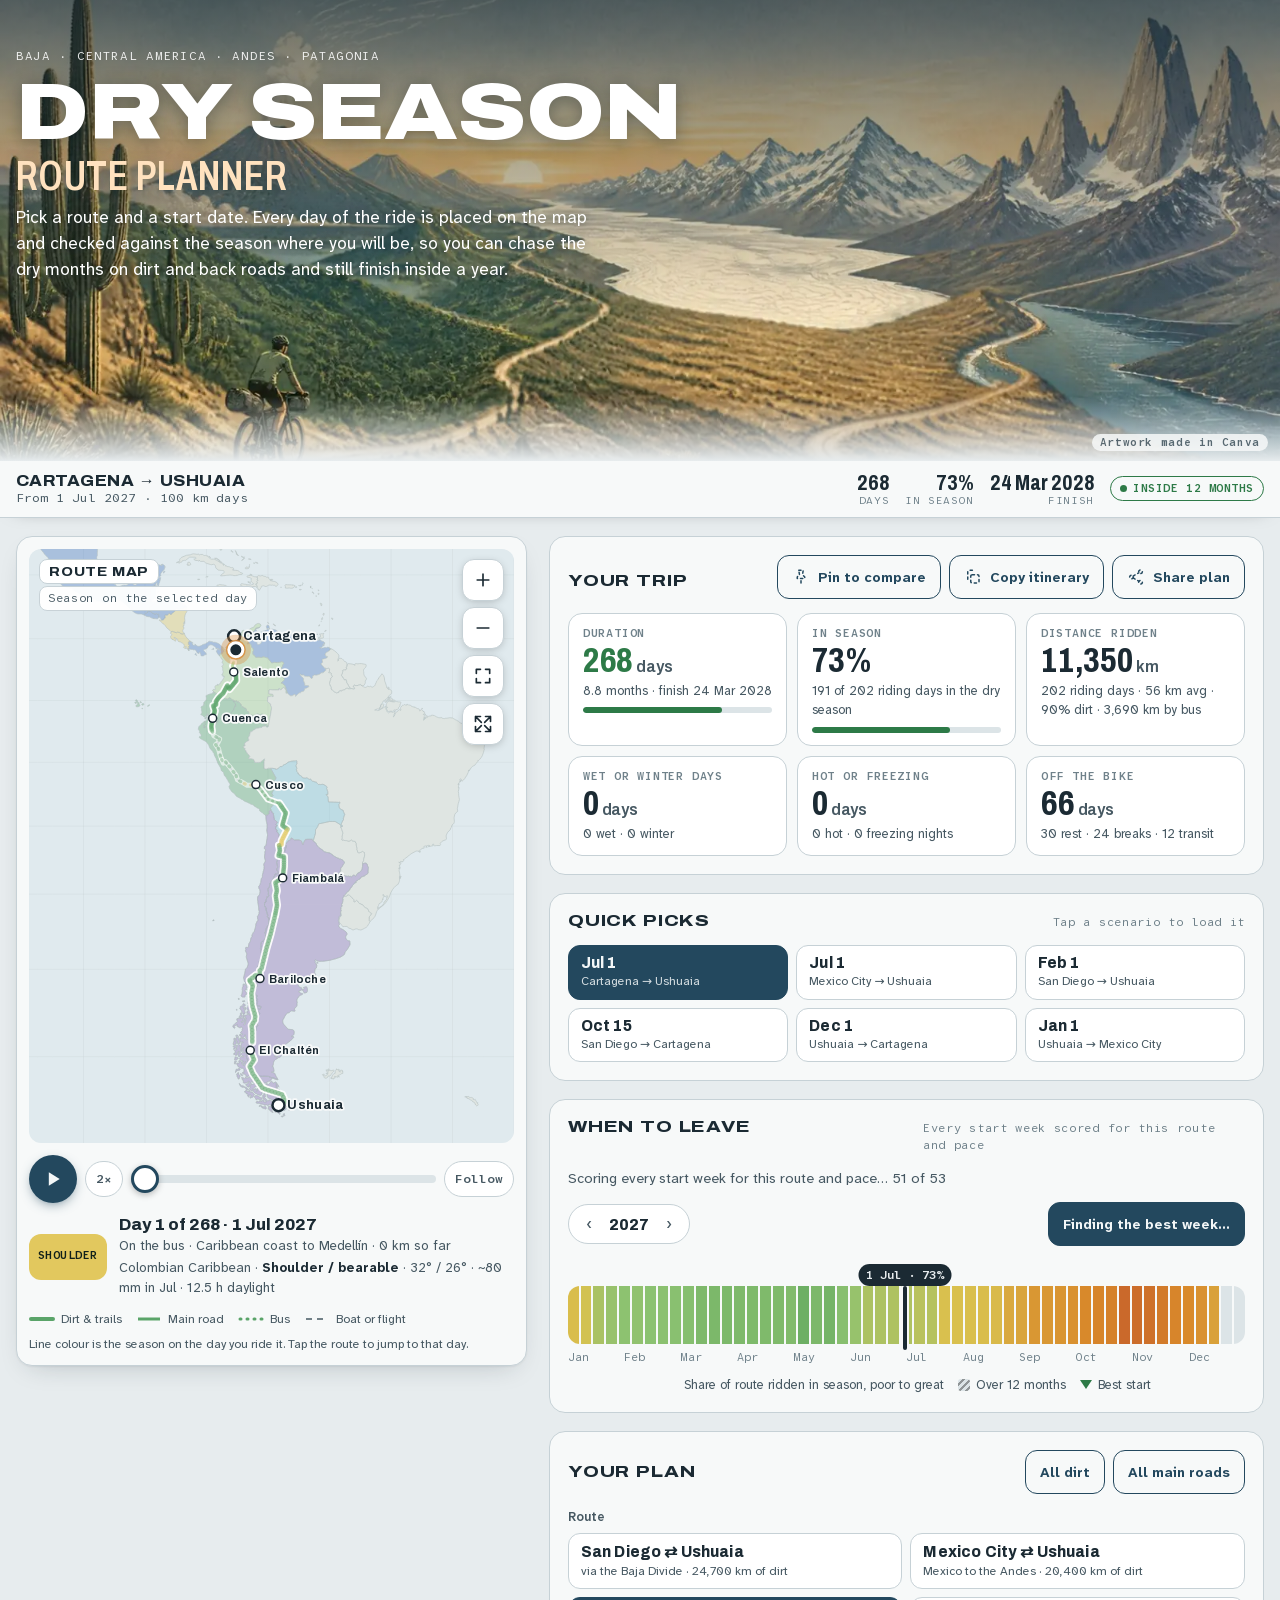
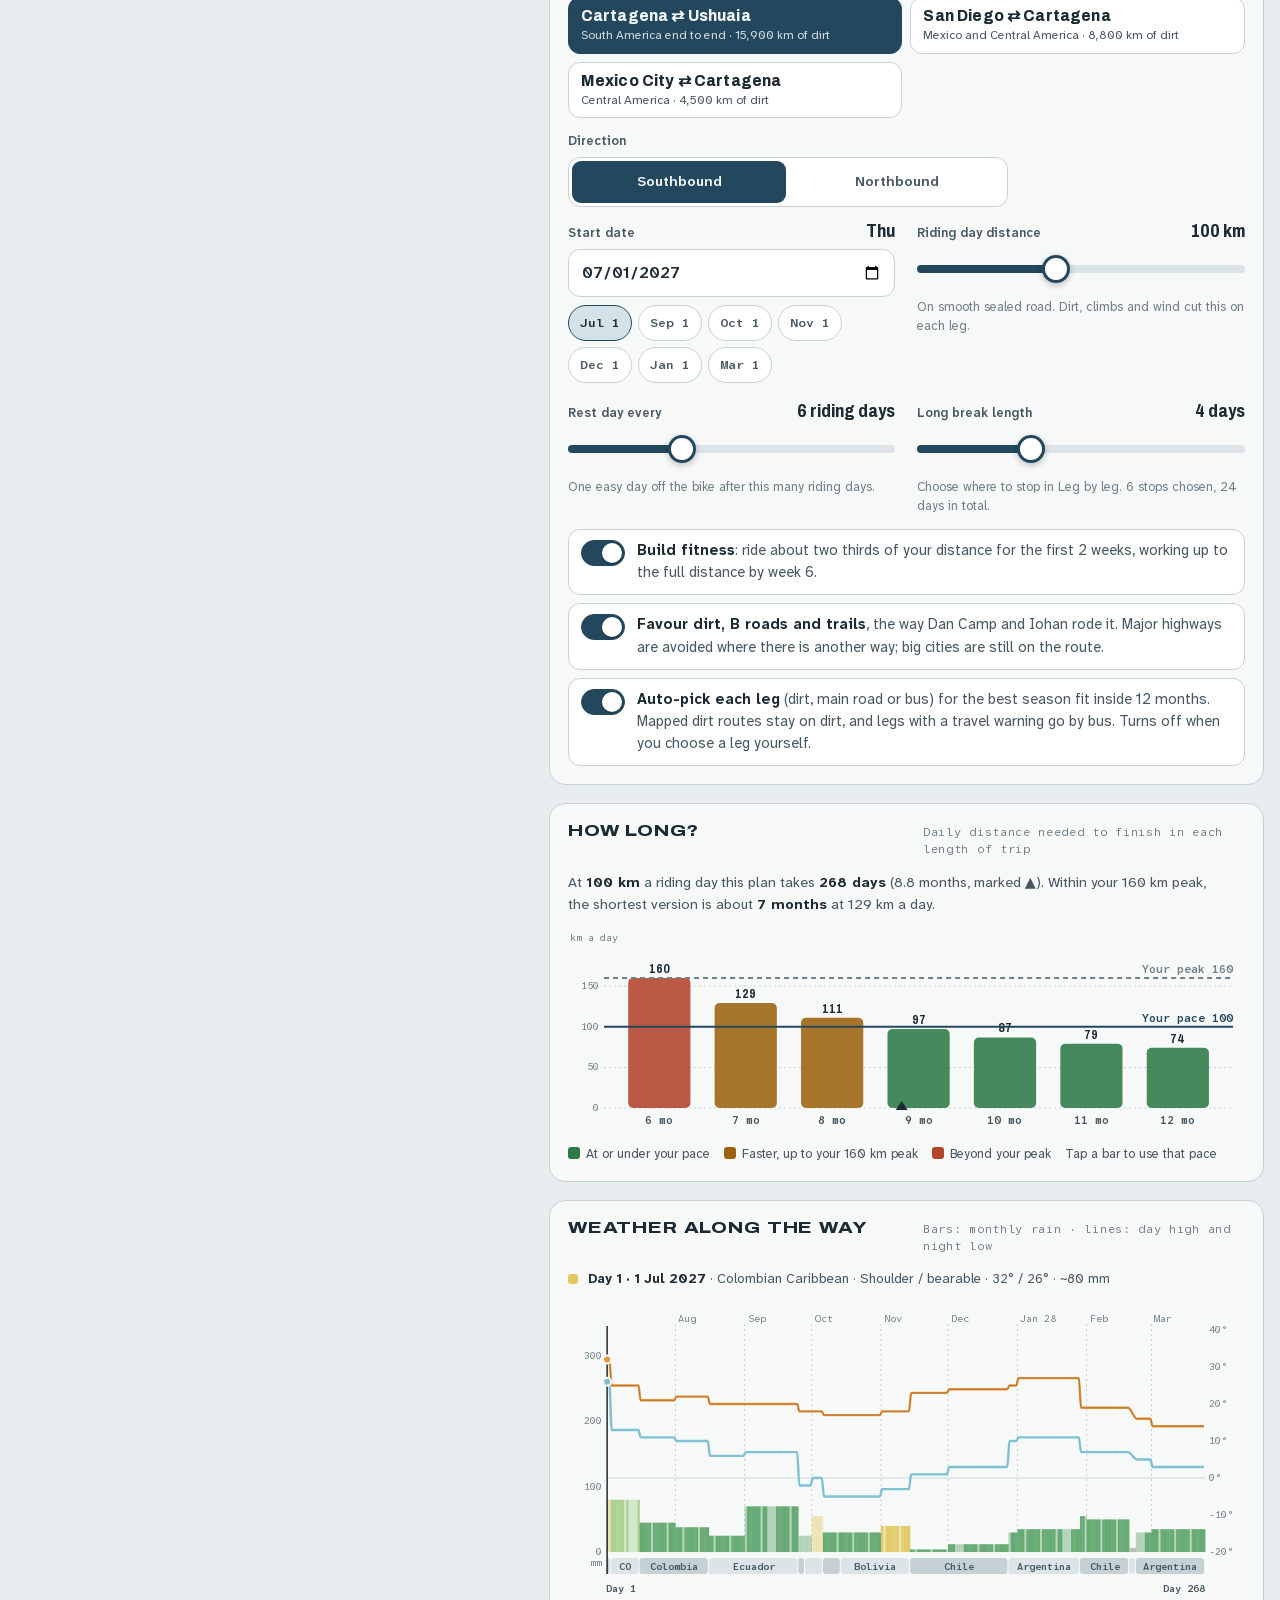
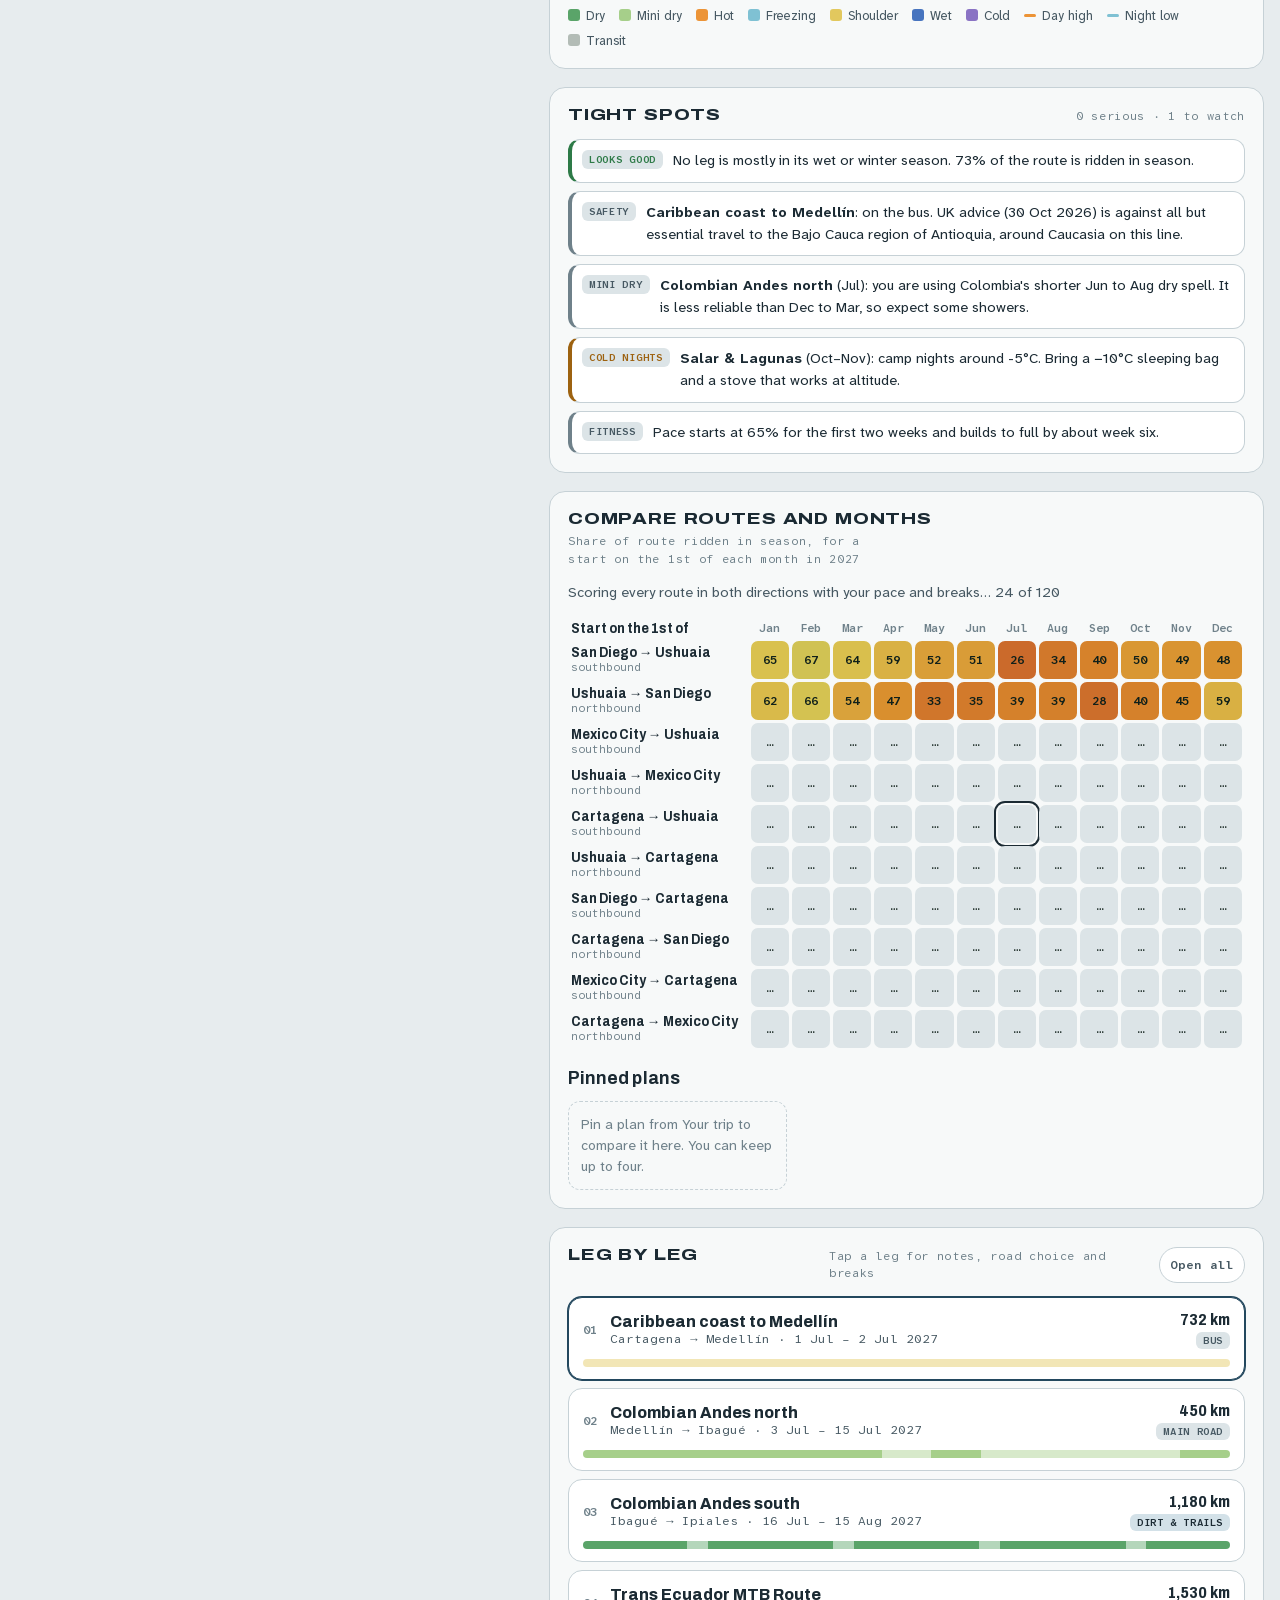
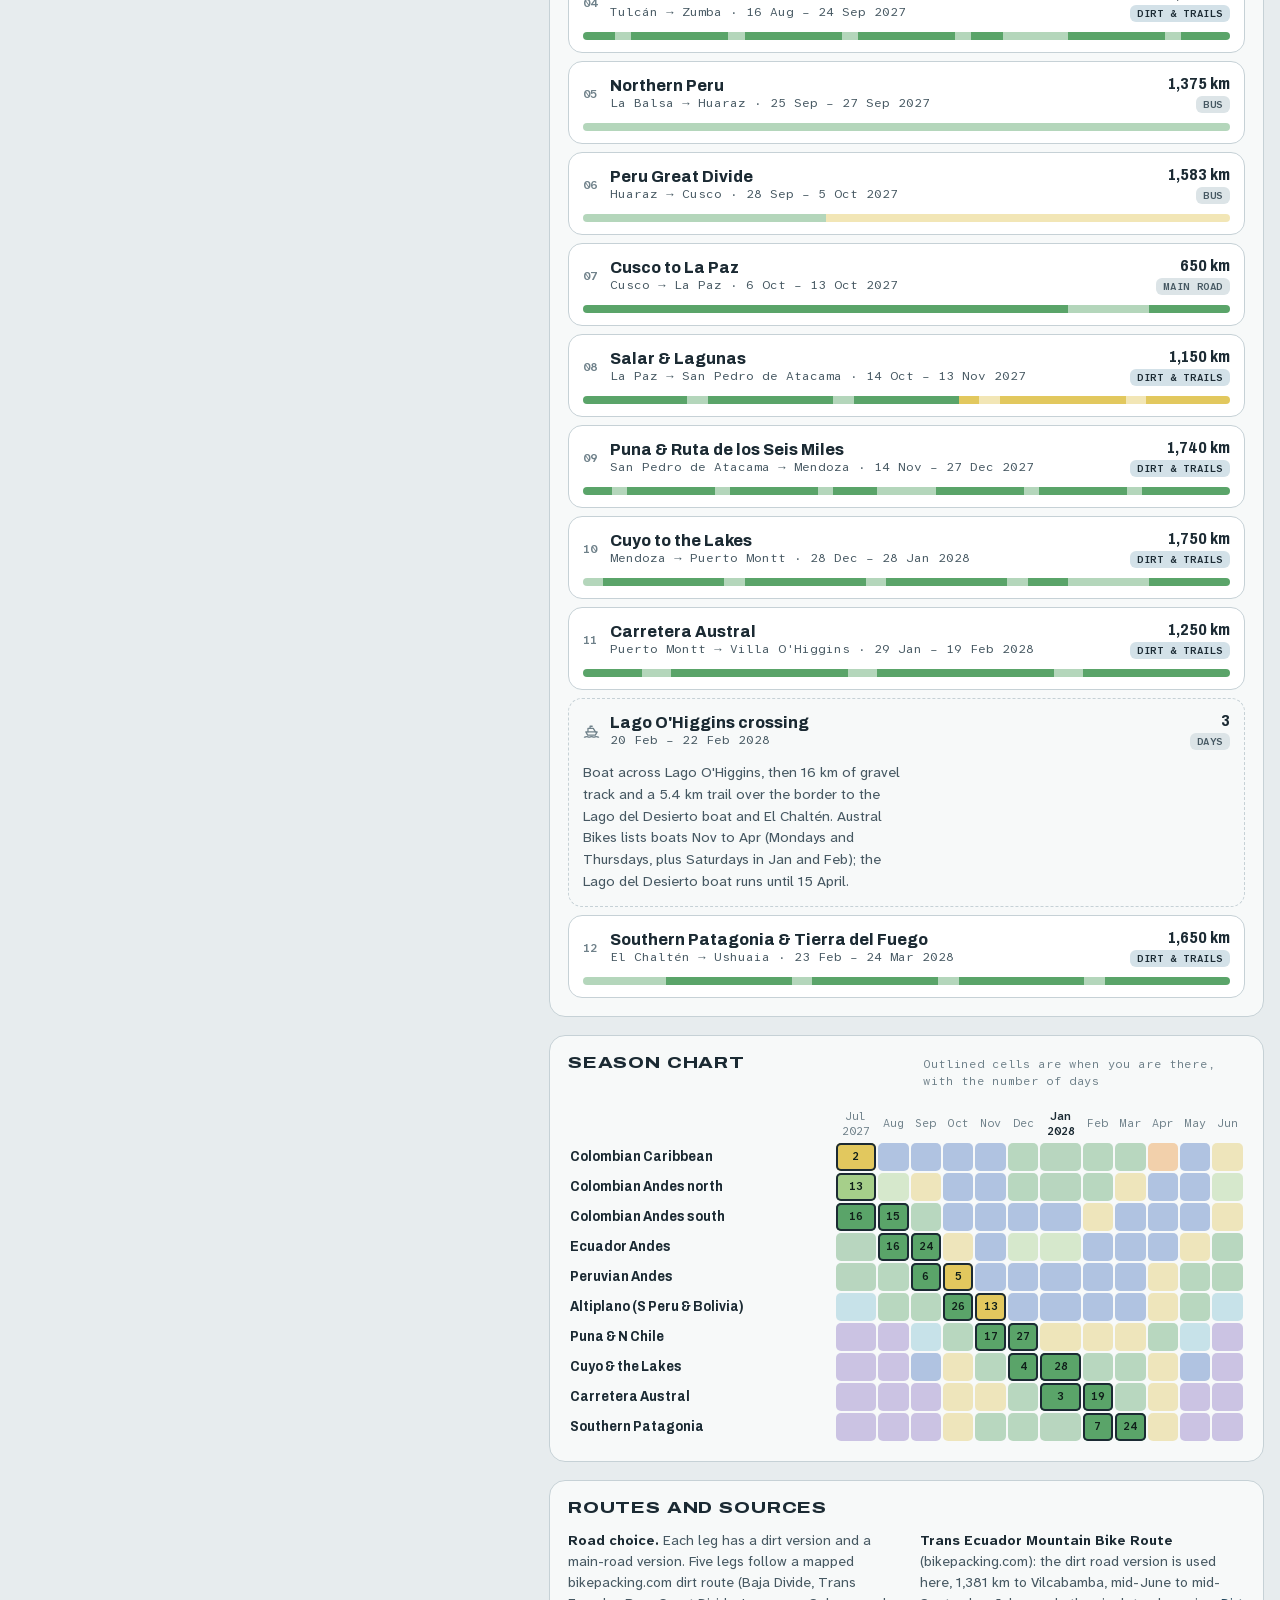
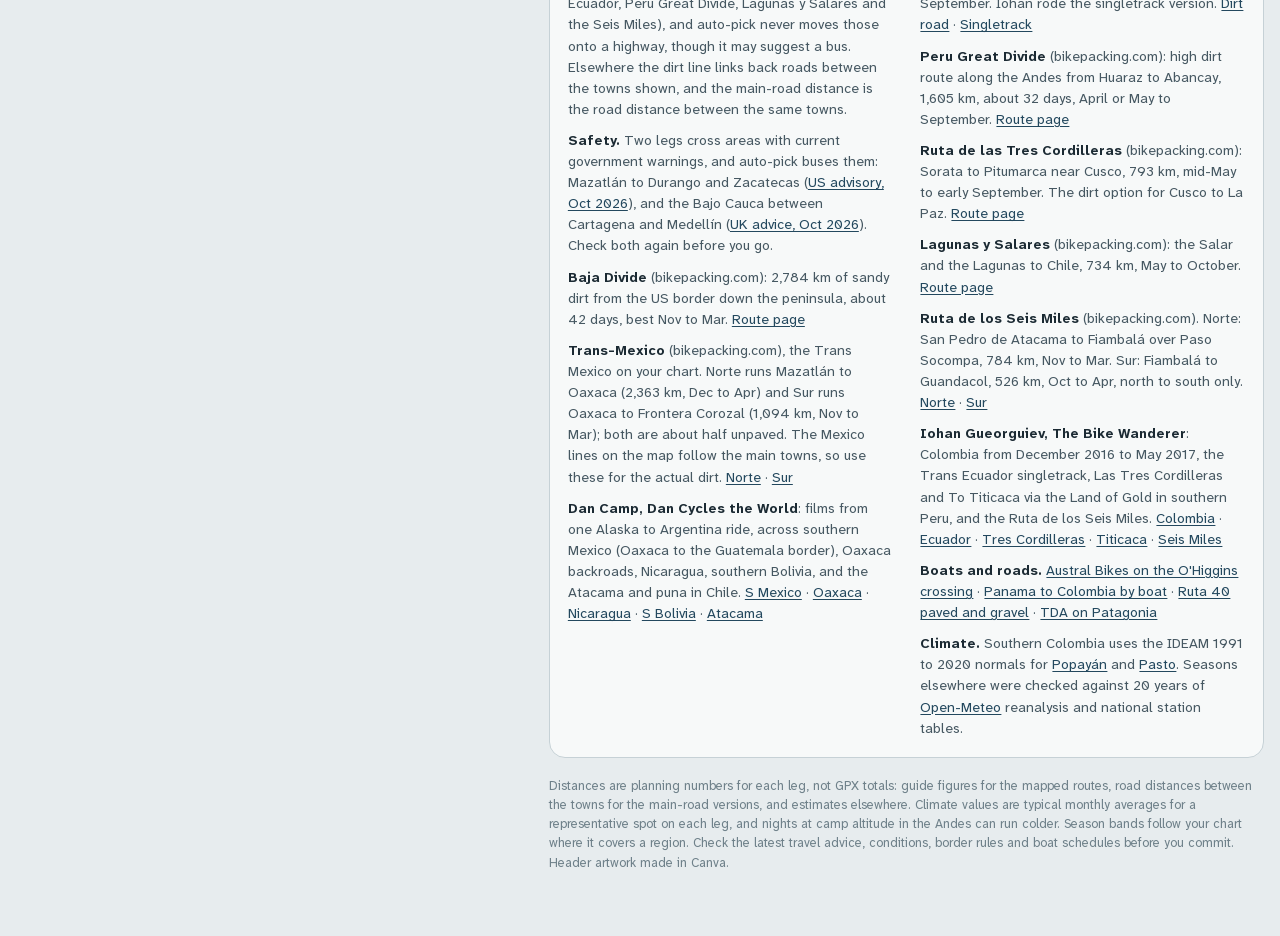
==== index.html @ 767c2752 "Dry Season Route Planner as an installable offline web app Season map, start-week finder, weather ch" ====
<!doctype html>
<html lang="en">
<head>
<meta charset="utf-8">
<meta name="viewport" content="width=device-width,initial-scale=1,viewport-fit=cover">
<title>Dry Season Route Planner</title>
<meta name="description" content="Plan a 6 to 12 month bikepacking trip through the Americas around the dry seasons: season map, start-week finder, weather and leg-by-leg dirt or main-road choices.">
<link rel="manifest" href="manifest.webmanifest">
<link rel="icon" href="icons/favicon-48.png" sizes="48x48" type="image/png">
<link rel="apple-touch-icon" href="icons/apple-touch-icon.png">
<meta name="theme-color" content="#f7f9f9" media="(prefers-color-scheme: light)">
<meta name="theme-color" content="#142128" media="(prefers-color-scheme: dark)">
<meta property="og:type" content="website">
<meta property="og:title" content="Dry Season Route Planner">
<meta property="og:description" content="Plan a 6 to 12 month bikepacking trip through the Americas around the dry seasons: season map, start-week finder, weather and leg-by-leg dirt or main-road choices.">
<meta property="og:url" content="https://zalderman88.github.io/Bikepacking/">
<meta property="og:image" content="https://zalderman88.github.io/Bikepacking/og.jpg">
<meta name="twitter:card" content="summary_large_image">
<link rel="preload" href="fonts/Archivo-400-900-latin.woff2" as="font" type="font/woff2" crossorigin>
<link rel="preload" href="hero.webp" as="image">
<style>:root{color-scheme:light;box-sizing:border-box;padding-top:env(safe-area-inset-top,0px);padding-bottom:env(safe-area-inset-bottom,0px)}body{margin:0;padding:0;font:14px -apple-system,BlinkMacSystemFont,sans-serif;background:#fff;color:#000}img{max-width:100%}[hidden]:not([hidden=until-found i]){display:none!important}</style>
<link rel="stylesheet" href="fonts.css">
<style>
/* Layout: an atlas console. A painted panorama masthead (made in Canva), a sticky trip bar, then the map pinned on the left while the analysis scrolls on the right. On phones it is one column with a bottom tab bar. */
:root{
  --bg:#e7ecee; --surface:#f7f9f9; --raised:#ffffff; --sunk:#dce4e7; --ink:#1b2a33; --ink-2:#465862; --ink-3:#6f818a; --rule:#c6d1d6;
  --accent:#23485e; --accent-ink:#f3f7f8; --accent-soft:#d3e1e8; --glow:#d98b3a; --focus:#2f6fb3;
  --land:#dfe5e2; --land-edge:#b5c1c1; --sea:#e0eaee; --route-ghost:#8e9fa6; --case:#ffffff; --scrim:rgba(18,32,41,.62); --cell-ink:#10201a;
  --c-D:#5aa469; --c-M:#a6cf8a; --c-B:#e2c85e; --c-H:#ec9437; --c-K:#7fc1d3; --c-W:#4774bf; --c-C:#8a73c4; --c-T:#b3bcb6;
  --bad:#b4442c; --warn:#9d6210; --good:#2d7a47;
  --shadow:0 1px 2px rgba(20,35,45,.06),0 10px 28px -14px rgba(20,35,45,.28);
  --f-display:"Archivo","Arial Narrow",Arial,sans-serif;
  --f-body:"Atkinson Hyperlegible Next","Atkinson Hyperlegible",system-ui,-apple-system,"Segoe UI",Roboto,sans-serif;
  --f-mono:"Atkinson Hyperlegible Mono",ui-monospace,"SFMono-Regular",Menlo,Consolas,monospace;
  --r:16px; --r-sm:10px; --tb-h:56px; --nav-h:0px;
}
@media (prefers-color-scheme: dark){:root:not([data-theme="light"]){
  --bg:#0e171c; --surface:#142128; --raised:#192932; --sunk:#1c2c35; --ink:#e2e9ec; --ink-2:#a5b5bd; --ink-3:#74868f; --rule:#283a44;
  --accent:#9dc5da; --accent-ink:#0c1a21; --accent-soft:#1f3846; --glow:#f0b26c; --focus:#86b9ee;
  --land:#22323a; --land-edge:#3b4d56; --sea:#101c22; --route-ghost:#5c6e76; --case:#0b1418; --scrim:rgba(6,12,16,.7); --cell-ink:#0d1a15;
  --c-D:#5fb26f; --c-M:#9ccb7f; --c-B:#d9bf55; --c-H:#ef9a40; --c-K:#78bfd1; --c-W:#5c8ad6; --c-C:#9d87d8; --c-T:#56625c;
  --bad:#f08a72; --warn:#e7b04f; --good:#7fd398;
  --shadow:0 1px 2px rgba(0,0,0,.35),0 12px 32px -14px rgba(0,0,0,.7); color-scheme:dark}}
:root[data-theme="dark"]{
  --bg:#0e171c; --surface:#142128; --raised:#192932; --sunk:#1c2c35; --ink:#e2e9ec; --ink-2:#a5b5bd; --ink-3:#74868f; --rule:#283a44;
  --accent:#9dc5da; --accent-ink:#0c1a21; --accent-soft:#1f3846; --glow:#f0b26c; --focus:#86b9ee;
  --land:#22323a; --land-edge:#3b4d56; --sea:#101c22; --route-ghost:#5c6e76; --case:#0b1418; --scrim:rgba(6,12,16,.7); --cell-ink:#0d1a15;
  --c-D:#5fb26f; --c-M:#9ccb7f; --c-B:#d9bf55; --c-H:#ef9a40; --c-K:#78bfd1; --c-W:#5c8ad6; --c-C:#9d87d8; --c-T:#56625c;
  --bad:#f08a72; --warn:#e7b04f; --good:#7fd398;
  --shadow:0 1px 2px rgba(0,0,0,.35),0 12px 32px -14px rgba(0,0,0,.7); color-scheme:dark}

*{box-sizing:border-box}
html{scroll-behavior:smooth;scroll-padding-top:calc(var(--tb-h) + 12px + env(safe-area-inset-top,0px))}
body{background:var(--bg);color:var(--ink);font-family:var(--f-body);font-size:15px;line-height:1.5;-webkit-tap-highlight-color:transparent;padding-bottom:calc(var(--nav-h) + env(safe-area-inset-bottom,0px))}
body::before{content:"";position:fixed;inset:0 0 auto;height:env(safe-area-inset-top,0px);z-index:40;background:var(--surface)}
html.noscroll,html.noscroll body{overflow:hidden}
h1,h2,h3{font-family:var(--f-display);margin:0;line-height:1.02;text-wrap:balance}
h2{font-size:1.06rem;font-weight:780;font-stretch:118%;text-transform:uppercase;letter-spacing:.05em}
h3{font-size:1.12rem;font-weight:700;font-stretch:96%;letter-spacing:.005em}
p{margin:0}
a{color:var(--accent);text-underline-offset:2px}
button{font:inherit;color:inherit}
.wrap{max-width:1480px;margin:0 auto;padding-left:max(16px,env(safe-area-inset-left,0px));padding-right:max(16px,env(safe-area-inset-right,0px))}
.cap{font-family:var(--f-mono);font-size:.72rem;letter-spacing:.06em;color:var(--ink-3)}
.muted{color:var(--ink-2)}
.num{font-variant-numeric:tabular-nums}
.sr{position:absolute;width:1px;height:1px;overflow:hidden;clip:rect(0 0 0 0);white-space:nowrap}
button:focus-visible,select:focus-visible,input:focus-visible,a:focus-visible,[tabindex]:focus-visible,summary:focus-visible{outline:3px solid var(--focus);outline-offset:2px}

/* ---------- hero ---------- */
.hero{position:relative;isolation:isolate;overflow:hidden;background:var(--accent);min-height:clamp(300px,36vw,500px);display:flex;align-items:flex-start}
.hero img{position:absolute;inset:0;width:100%;height:100%;object-fit:cover;object-position:50% 58%;z-index:-2}
.hero::after{content:"";position:absolute;inset:0;z-index:-1;background:linear-gradient(180deg,var(--scrim) 0%,rgba(18,32,41,.18) 52%,transparent 70%),linear-gradient(0deg,var(--bg) 0,transparent 64px)}
:root[data-theme="dark"] .hero img{filter:brightness(.78) saturate(.9)}
@media (prefers-color-scheme: dark){:root:not([data-theme="light"]) .hero img{filter:brightness(.78) saturate(.9)}}
.hero-in{width:100%;padding-block:clamp(22px,4vw,48px) 96px;display:grid;gap:10px;color:#fff}
.hero .kicker{font-family:var(--f-mono);font-size:.74rem;letter-spacing:.14em;text-transform:uppercase;opacity:.9}
.hero h1{font-size:clamp(2.3rem,6.4vw,5rem);font-weight:860;font-stretch:122%;text-transform:uppercase;letter-spacing:-.005em;line-height:.92;text-shadow:0 2px 18px rgba(10,20,26,.35)}
.hero h1 span{display:block;font-stretch:70%;font-weight:620;letter-spacing:.02em;font-size:.52em;margin-top:.18em;color:#ffe2bf}
.hero .lede{max-width:52ch;font-size:clamp(.95rem,1.4vw,1.08rem);text-shadow:0 1px 10px rgba(10,20,26,.5)}
.hero .credit{position:absolute;right:max(12px,env(safe-area-inset-right,0px));bottom:10px;font:600 .66rem var(--f-mono);letter-spacing:.06em;color:var(--ink-2);background:var(--surface);opacity:.85;padding:2px 8px;border-radius:999px}

/* ---------- trip bar ---------- */
.tripbar{position:sticky;top:env(safe-area-inset-top,0px);z-index:30;background:var(--surface);border-bottom:1px solid var(--rule);box-shadow:0 6px 18px -16px rgba(0,0,0,.5)}
.tripbar .wrap{min-height:var(--tb-h);display:flex;align-items:center;gap:12px 18px;padding-block:6px}
.tb-route{display:flex;flex-direction:column;min-width:0;flex:1 1 auto}
.tb-route b{font:780 1rem/1.15 var(--f-display);font-stretch:108%;text-transform:uppercase;letter-spacing:.03em;white-space:nowrap;overflow:hidden;text-overflow:ellipsis}
.tb-route span{font:.78rem var(--f-mono);color:var(--ink-2);white-space:nowrap;overflow:hidden;text-overflow:ellipsis}
.tb-stats{display:flex;align-items:center;gap:6px 16px;flex:none}
.tb-stat{display:flex;flex-direction:column;align-items:flex-end;line-height:1.05}
.tb-stat b{font:720 1.32rem var(--f-display);font-stretch:76%;font-variant-numeric:tabular-nums}
.tb-stat span{font:.66rem var(--f-mono);letter-spacing:.06em;text-transform:uppercase;color:var(--ink-3)}
.pill{display:inline-flex;align-items:center;gap:6px;font:600 .7rem var(--f-mono);letter-spacing:.05em;text-transform:uppercase;padding:4px 9px;border-radius:999px;border:1px solid currentColor;white-space:nowrap}
.pill::before{content:"";width:7px;height:7px;border-radius:50%;background:currentColor}
.pill.good{color:var(--good)} .pill.bad{color:var(--bad)} .pill.warn{color:var(--warn)}
@media (max-width:640px){ .tb-hide{display:none} .tb-stat b{font-size:1.18rem} .tripbar .wrap{gap:10px} .pill{padding:4px 7px} .pill .pl{display:none} }

/* ---------- console grid ---------- */
.console{display:grid;grid-template-columns:minmax(0,1fr);gap:16px;padding-block:18px 40px}
.pane-main{display:contents}
.card{background:var(--surface);border:1px solid var(--rule);border-radius:var(--r);padding:18px;min-width:0}
.card-h{display:flex;align-items:baseline;justify-content:space-between;gap:6px 14px;flex-wrap:wrap;margin-bottom:14px}
.card-h .cap{max-width:46ch}
@media (min-width:980px){
  .console{grid-template-columns:minmax(0,5fr) minmax(0,7fr);align-items:start;gap:22px}
  .pane-main{display:flex;flex-direction:column;gap:18px;min-width:0}
  .map-card{position:sticky;top:calc(var(--tb-h) + 14px + env(safe-area-inset-top,0px));grid-row:1/span 1}
}
@media (max-width:979px){
  :root{--nav-h:64px}
  #s-summary{order:1} #s-picks{order:2} .map-card{order:3} #s-when{order:4} #s-plan{order:5} #s-weather{order:6} #s-flags{order:7} #s-length{order:8} #s-compare{order:9} #s-legs{order:10} #s-season{order:11} #s-sources{order:12}
}
@media (max-width:520px){ body{font-size:14.5px} .card{padding:14px 12px;border-radius:14px} }

/* ---------- chips, segments, inputs ---------- */
.chips{display:flex;gap:8px;flex-wrap:wrap}
.chip{border:1px solid var(--rule);background:var(--raised);border-radius:12px;padding:8px 12px;min-height:48px;cursor:pointer;display:inline-flex;flex-direction:column;align-items:flex-start;justify-content:center;gap:1px;text-align:left;transition:border-color .15s,background .15s,transform .15s}
.chip:hover{border-color:var(--ink-3)}
.chip:active{transform:scale(.98)}
.chip b{font:760 .98rem var(--f-display);font-stretch:96%;letter-spacing:.01em}
.chip small{font-size:.76rem;color:var(--ink-2)}
.chip[aria-pressed="true"],.chip[aria-checked="true"]{background:var(--accent);border-color:var(--accent);color:var(--accent-ink)}
.chip[aria-pressed="true"] small,.chip[aria-checked="true"] small{color:inherit;opacity:.85}
.seg{display:flex;border:1px solid var(--rule);border-radius:12px;overflow:hidden;background:var(--raised);padding:3px;gap:3px}
.seg button{flex:1;border:0;background:transparent;color:var(--ink-2);padding:8px 8px;min-height:42px;border-radius:9px;cursor:pointer;font-weight:600;font-size:.9rem;transition:background .15s,color .15s}
.seg button[aria-pressed="true"]{background:var(--accent);color:var(--accent-ink)}
.seg.sm button{font-size:.8rem;min-height:40px;padding:6px 6px}
.seg.sm button small{display:block;font:.68rem var(--f-mono);opacity:.8}
.field{display:flex;flex-direction:column;gap:8px;min-width:0}
.field>label,.field>.lbl{display:flex;justify-content:space-between;align-items:baseline;gap:8px;font:600 .8rem var(--f-body);color:var(--ink-2)}
.field output{font:720 1.15rem var(--f-display);font-stretch:80%;color:var(--ink);font-variant-numeric:tabular-nums}
.field .hint{font-size:.8rem;color:var(--ink-3)}
.controls{display:grid;grid-template-columns:repeat(2,minmax(0,1fr));gap:18px 22px}
@media (max-width:560px){.controls{grid-template-columns:minmax(0,1fr)}}
.switches{display:grid;gap:8px}
.seg.dir{max-width:440px}
.chips.grid{display:grid;grid-template-columns:repeat(3,minmax(0,1fr))}
.chips.grid .chip{width:100%;min-width:0}
.chips.grid.routes{grid-template-columns:repeat(2,minmax(0,1fr))}
@media (max-width:640px){.chips.grid{grid-template-columns:repeat(2,minmax(0,1fr))} .chips.grid.routes{grid-template-columns:minmax(0,1fr)}}
input[type=date]{font:600 1rem var(--f-body);color:var(--ink);background:var(--raised);border:1px solid var(--rule);border-radius:12px;padding:10px 12px;min-height:48px;width:100%}
input[type=range]{-webkit-appearance:none;appearance:none;width:100%;height:40px;background:transparent;margin:0;touch-action:pan-y;--p:50%}
input[type=range]::-webkit-slider-runnable-track{height:8px;border-radius:4px;background:linear-gradient(90deg,var(--accent) var(--p),var(--sunk) var(--p))}
input[type=range]::-moz-range-track{height:8px;border-radius:4px;background:var(--sunk)}
input[type=range]::-moz-range-progress{height:8px;border-radius:4px;background:var(--accent)}
input[type=range]::-webkit-slider-thumb{-webkit-appearance:none;width:28px;height:28px;border-radius:50%;background:var(--raised);border:3px solid var(--accent);box-shadow:0 2px 6px rgba(0,0,0,.25);margin-top:-10px}
input[type=range]::-moz-range-thumb{width:22px;height:22px;border-radius:50%;background:var(--raised);border:3px solid var(--accent);box-shadow:0 2px 6px rgba(0,0,0,.25)}
.minis{display:flex;gap:6px;flex-wrap:wrap}
.minis button{font:600 .78rem var(--f-mono);border:1px solid var(--rule);background:var(--raised);color:var(--ink-2);border-radius:999px;padding:6px 11px;min-height:36px;cursor:pointer}
.minis button:hover{color:var(--ink);border-color:var(--ink-3)}
.minis button[aria-pressed="true"]{background:var(--accent-soft);color:var(--ink);border-color:var(--accent)}
.switch{display:flex;align-items:flex-start;gap:12px;cursor:pointer;font-size:.92rem;min-height:44px;padding:10px 12px;border-radius:12px;background:var(--raised);border:1px solid var(--rule)}
.switch input{appearance:none;-webkit-appearance:none;flex:none;width:44px;height:26px;border-radius:999px;background:var(--sunk);border:1px solid var(--rule);position:relative;cursor:pointer;margin:0;transition:background .2s}
.switch input::after{content:"";position:absolute;top:2px;left:2px;width:20px;height:20px;border-radius:50%;background:var(--raised);box-shadow:0 1px 3px rgba(0,0,0,.3);transition:transform .2s}
.switch input:checked{background:var(--accent);border-color:var(--accent)}
.switch input:checked::after{transform:translateX(18px)}
.field>label.switch{justify-content:flex-start;align-items:flex-start;font:inherit;font-size:.92rem;color:inherit}
.switch b{font-weight:700;color:var(--ink)}
.switch span{color:var(--ink-2)}
.btn{display:inline-flex;align-items:center;gap:8px;font:700 .88rem var(--f-body);border:1px solid var(--accent);background:var(--accent);color:var(--accent-ink);border-radius:12px;padding:9px 14px;min-height:44px;cursor:pointer;transition:transform .15s}
.btn:active{transform:scale(.97)}
.btn.ghost{background:transparent;color:var(--accent)}
.btn svg{width:18px;height:18px;flex:none}
.row{display:flex;gap:8px;flex-wrap:wrap;align-items:center}
.stack{display:flex;flex-direction:column;gap:14px}

/* ---------- summary ---------- */
.stats{display:grid;grid-template-columns:repeat(3,minmax(0,1fr));gap:10px}
@media (max-width:640px){.stats{grid-template-columns:repeat(2,minmax(0,1fr))}}
.stat{background:var(--raised);border:1px solid var(--rule);border-radius:14px;padding:12px 14px;display:flex;flex-direction:column;gap:3px;min-width:0}
.stat .k{font:600 .7rem var(--f-mono);letter-spacing:.07em;text-transform:uppercase;color:var(--ink-3)}
.stat .v{font:740 2.15rem/1 var(--f-display);font-stretch:74%;font-variant-numeric:tabular-nums;letter-spacing:-.005em}
.stat .v small{font-size:.5em;font-weight:600;font-stretch:90%;color:var(--ink-2);margin-left:3px}
.stat .s{font-size:.8rem;color:var(--ink-2)}
.stat .bar{height:6px;border-radius:3px;background:var(--sunk);overflow:hidden;margin-top:4px;position:relative}
.stat .bar i{position:absolute;inset:0 auto 0 0;border-radius:3px;background:var(--good);transition:width .4s ease}
.stat.alert{border-color:var(--bad)} .stat.alert .v{color:var(--bad)} .stat.alert .bar i{background:var(--bad)}
.stat.ok .v{color:var(--good)}

/* ---------- start strip ---------- */
.strip-top{display:flex;justify-content:space-between;align-items:center;gap:10px;flex-wrap:wrap;margin-bottom:10px}
.yearsw{display:inline-flex;align-items:center;border:1px solid var(--rule);border-radius:999px;background:var(--raised)}
.yearsw button{border:0;background:transparent;width:40px;height:38px;cursor:pointer;color:var(--ink-2);font-size:1.1rem;border-radius:999px}
.yearsw b{font:760 1.05rem var(--f-display);font-stretch:90%;min-width:3.4ch;text-align:center;font-variant-numeric:tabular-nums}
.strip-box{position:relative;padding-top:30px}
.strip{position:relative;display:grid;grid-auto-flow:column;grid-auto-columns:1fr;gap:2px;height:58px;border-radius:12px;overflow:hidden;cursor:pointer;touch-action:pan-y;user-select:none;-webkit-user-select:none}
.strip div{position:relative;background:var(--sunk);transition:background-color .25s}
.strip div.over{background-image:repeating-linear-gradient(135deg,transparent 0 3px,rgba(0,0,0,.3) 3px 5px)}
.strip-cur{position:absolute;top:22px;bottom:-6px;width:0;pointer-events:none;transition:left .2s ease}
.strip-cur::before{content:"";position:absolute;left:-2px;top:8px;bottom:0;width:4px;border-radius:2px;background:var(--ink);box-shadow:0 0 0 2px var(--surface)}
.strip-cur span{position:absolute;bottom:calc(100% - 8px);left:0;transform:translateX(-50%);font:700 .74rem var(--f-mono);white-space:nowrap;background:var(--ink);color:var(--bg);padding:3px 8px;border-radius:999px}
.strip-best{position:absolute;top:22px;width:0;pointer-events:none}
.strip-best::before{content:"";position:absolute;left:-6px;top:-1px;border:6px solid transparent;border-top:8px solid var(--good)}
.strip-months{display:grid;grid-template-columns:repeat(12,1fr);font:.7rem var(--f-mono);color:var(--ink-3);margin-top:6px}
.legend{display:flex;flex-wrap:wrap;gap:6px 14px;font-size:.8rem;color:var(--ink-2)}
.legend span{display:inline-flex;align-items:center;gap:6px}
.sw{width:12px;height:12px;border-radius:3px;display:inline-block;flex:none}
.grad{width:110px;height:10px;border-radius:3px;display:inline-block}
.note-line{font-size:.9rem;color:var(--ink-2);margin-bottom:12px;max-width:72ch}
.note-line b{color:var(--ink)}

/* ---------- map ---------- */
.map-card{display:flex;flex-direction:column;gap:12px;box-shadow:var(--shadow);padding:12px}
.map-box{position:relative;height:clamp(380px,72vh,640px);border-radius:12px;overflow:hidden;background:var(--sea)}
@media (min-width:980px){.map-box{height:clamp(420px,calc(100vh - var(--tb-h) - 250px),980px)}}
.map-box svg{display:block;width:100%;height:100%;touch-action:pan-y;cursor:grab}
.map-box svg:active{cursor:grabbing}
.map-card.full{position:fixed;inset:0;z-index:70;border-radius:0;border:0;padding:max(10px,env(safe-area-inset-top,0px)) max(10px,env(safe-area-inset-right,0px)) max(10px,env(safe-area-inset-bottom,0px)) max(10px,env(safe-area-inset-left,0px));background:var(--bg)}
.map-card.full .map-box{flex:1;height:auto}
.map-card.full .map-box svg{touch-action:none}
.map-tools{position:absolute;top:10px;right:10px;display:flex;flex-direction:column;gap:6px;z-index:2}
.map-tools button{width:42px;height:42px;border-radius:12px;border:1px solid var(--rule);background:var(--raised);color:var(--ink);display:grid;place-items:center;cursor:pointer;box-shadow:0 2px 8px -2px rgba(0,0,0,.25)}
.map-tools button svg{width:20px;height:20px}
.map-tools button[aria-pressed="true"]{background:var(--accent);color:var(--accent-ink);border-color:var(--accent)}
.map-title{position:absolute;top:10px;left:10px;z-index:2;display:flex;flex-direction:column;gap:2px;pointer-events:none;max-width:calc(100% - 70px)}
.map-title b{font:780 .82rem var(--f-display);font-stretch:112%;text-transform:uppercase;letter-spacing:.06em;background:var(--raised);padding:4px 9px;border-radius:8px;align-self:flex-start;border:1px solid var(--rule)}
.map-title .cap{background:var(--raised);border:1px solid var(--rule);padding:3px 8px;border-radius:8px;align-self:flex-start;color:var(--ink-2);opacity:.94;max-width:100%}
.map-hint{position:absolute;left:50%;bottom:12px;transform:translateX(-50%);z-index:2;font-size:.78rem;background:var(--ink);color:var(--bg);padding:6px 12px;border-radius:999px;opacity:0;transition:opacity .25s;pointer-events:none;white-space:nowrap}
.map-hint.on{opacity:.92}
.map-tip{position:absolute;z-index:3;pointer-events:none;background:var(--raised);border:1px solid var(--rule);border-radius:10px;padding:6px 10px;font-size:.8rem;box-shadow:var(--shadow);white-space:nowrap;transform:translate(-50%,calc(-100% - 12px))}
.map-tip[hidden]{display:none}
.map-tip b{font-family:var(--f-display);font-stretch:90%}
.scrub{display:grid;grid-template-columns:auto auto minmax(0,1fr) auto;gap:8px;align-items:center}
.play{width:48px;height:48px;border-radius:50%;border:0;background:var(--accent);color:var(--accent-ink);cursor:pointer;display:grid;place-items:center;box-shadow:0 4px 14px -6px var(--accent)}
.play svg{width:20px;height:20px;fill:currentColor}
.tiny{font:700 .76rem var(--f-mono);border:1px solid var(--rule);background:var(--raised);color:var(--ink-2);border-radius:999px;padding:0 10px;height:36px;cursor:pointer;white-space:nowrap}
.tiny[aria-pressed="true"]{background:var(--accent-soft);color:var(--ink);border-color:var(--accent)}
.readout{display:grid;grid-template-columns:auto minmax(0,1fr);gap:2px 12px;align-items:center;min-height:3.6em}
.readout .badge{grid-row:1/span 3;min-width:46px;padding:0 9px;white-space:nowrap;height:46px;border-radius:12px;display:grid;place-items:center;font:800 .7rem var(--f-mono);color:var(--cell-ink);text-transform:uppercase;letter-spacing:.04em;text-align:center;line-height:1.1}
.readout .t{font:760 1.08rem var(--f-display);font-stretch:96%}
.readout .d{font-size:.84rem;color:var(--ink-2)}
.readout .d b{color:var(--ink)}
.legend.map-leg{font-size:.76rem}
.f-D{fill:var(--c-D)} .f-M{fill:var(--c-M)} .f-B{fill:var(--c-B)} .f-H{fill:var(--c-H)} .f-K{fill:var(--c-K)} .f-W{fill:var(--c-W)} .f-C{fill:var(--c-C)} .f-T{fill:var(--c-T)}
.s-D{stroke:var(--c-D)} .s-M{stroke:var(--c-M)} .s-B{stroke:var(--c-B)} .s-H{stroke:var(--c-H)} .s-K{stroke:var(--c-K)} .s-W{stroke:var(--c-W)} .s-C{stroke:var(--c-C)} .s-T{stroke:var(--c-T)}
.bg-D{background:var(--c-D)} .bg-M{background:var(--c-M)} .bg-B{background:var(--c-B)} .bg-H{background:var(--c-H)} .bg-K{background:var(--c-K)} .bg-W{background:var(--c-W)} .bg-C{background:var(--c-C)} .bg-T{background:var(--c-T)}
.land{fill:var(--land);stroke:var(--land-edge);stroke-width:.6;vector-effect:non-scaling-stroke}
.land.tint{fill-opacity:.36}
.land.tint.f-D{fill:var(--c-D)} .land.tint.f-M{fill:var(--c-M)} .land.tint.f-B{fill:var(--c-B)} .land.tint.f-H{fill:var(--c-H)} .land.tint.f-K{fill:var(--c-K)} .land.tint.f-W{fill:var(--c-W)} .land.tint.f-C{fill:var(--c-C)} .land.tint.f-T{fill:var(--c-T)}
.grat{fill:none;stroke:var(--land-edge);stroke-opacity:.35;stroke-width:.5;vector-effect:non-scaling-stroke}
.ghost{fill:none;stroke:var(--route-ghost);stroke-width:1.5;stroke-dasharray:3 4;vector-effect:non-scaling-stroke}
.rcase{fill:none;stroke:var(--case);stroke-width:8;stroke-linecap:round;stroke-linejoin:round;vector-effect:non-scaling-stroke;opacity:.92;transition:opacity .2s}
.rcase.paved{stroke-width:6.5}
.rcase.bus{stroke-width:5;opacity:.6}
.rday{fill:none;stroke-width:4.6;stroke-linecap:round;stroke-linejoin:round;vector-effect:non-scaling-stroke;transition:opacity .2s}
.rday.paved{stroke-width:3}
.rday.bus{stroke-dasharray:1 6;stroke-width:3.4}
.xfer{fill:none;stroke:var(--ink-2);stroke-width:1.5;stroke-dasharray:6 5;vector-effect:non-scaling-stroke}
.city{fill:var(--raised);stroke:var(--ink);stroke-width:1.5}
.city.big{stroke-width:2.5}
.city-l{font:700 11px var(--f-display);fill:var(--ink);paint-order:stroke;stroke:var(--surface);stroke-width:3.5px;stroke-linejoin:round;letter-spacing:.02em}
.rider{fill:var(--ink);stroke:var(--raised);stroke-width:3}
.rider-halo{fill:var(--glow);opacity:.35}
.rider-pulse{fill:none;stroke:var(--glow);stroke-width:2;opacity:.8;transform-box:fill-box;transform-origin:center;animation:pulse 1.8s ease-out infinite}
@keyframes pulse{from{transform:scale(.6);opacity:.9} to{transform:scale(2.2);opacity:0}}

/* ---------- charts ---------- */
.chart-cap{display:grid;grid-template-columns:auto minmax(0,1fr);gap:4px 10px;align-items:start;font-size:.84rem;color:var(--ink-2);min-height:2.4em;margin-bottom:6px}
.chart-cap b{color:var(--ink)}
.chart-cap .dot{width:10px;height:10px;border-radius:3px;margin-top:.38em}
#chart svg,#lenChart svg{display:block;width:100%;height:auto;touch-action:pan-y}
#chart svg{cursor:crosshair}
.axis text{font:500 10px var(--f-mono);fill:var(--ink-3)}
.gridl{stroke:var(--rule);stroke-dasharray:2 3}
.lbl-s{font:600 10px var(--f-mono);fill:var(--ink-2)}
.scrubline{stroke:var(--ink);stroke-width:1.5}
.lenbar{cursor:pointer;transition:opacity .15s}
.lenbar:hover{opacity:.85}
.len-lbl{font:700 12px var(--f-display);fill:var(--ink);font-stretch:85%}
.len-x{font:600 11px var(--f-mono);fill:var(--ink-2)}

/* ---------- matrix + pins ---------- */
.mx-wrap,.rm-wrap{overflow-x:auto;-webkit-overflow-scrolling:touch;margin-inline:-4px;padding-inline:4px}
table.rm{border-collapse:separate;border-spacing:3px;width:100%;min-width:600px}
.rm th{font:600 .7rem var(--f-mono);color:var(--ink-3);text-align:center;padding:2px 0;white-space:nowrap}
.rm th.rh{text-align:left;color:var(--ink);font:700 .86rem var(--f-display);font-stretch:92%;padding-right:10px;min-width:150px;width:1%;white-space:nowrap;position:sticky;left:0;background:var(--surface);z-index:1}
.rm th.rh small{display:block;font:500 .68rem var(--f-mono);color:var(--ink-3)}
.rm td{padding:0}
.rm td button{width:100%;height:38px;border:0;border-radius:7px;font:700 .74rem var(--f-mono);color:var(--cell-ink);cursor:pointer;background:var(--sunk);font-variant-numeric:tabular-nums;transition:transform .12s}
.rm td button:hover{transform:scale(1.06)}
.rm td button.over{background-image:repeating-linear-gradient(135deg,transparent 0 3px,rgba(0,0,0,.28) 3px 5px)}
.rm td button.on{box-shadow:0 0 0 2px var(--surface),0 0 0 4px var(--ink)}
.pins{display:grid;grid-template-columns:repeat(auto-fill,minmax(min(100%,210px),1fr));gap:10px;margin-top:14px}
.pin{background:var(--raised);border:1px solid var(--rule);border-radius:14px;padding:12px;display:flex;flex-direction:column;gap:6px;min-width:0}
.pin h3{font-size:.98rem}
.pin dl{display:grid;grid-template-columns:auto 1fr;gap:2px 10px;margin:0;font-size:.82rem}
.pin dt{color:var(--ink-3);font-family:var(--f-mono);font-size:.72rem;align-self:center}
.pin dd{margin:0;font-variant-numeric:tabular-nums;text-align:right;font-weight:600}
.pin .row{margin-top:auto}
.pin .best{color:var(--good)}
.empty{font-size:.88rem;color:var(--ink-3);padding:12px;border:1px dashed var(--rule);border-radius:12px}

/* ---------- flags ---------- */
.flags{display:flex;flex-direction:column;gap:8px;margin:0;padding:0;list-style:none}
.flags li{display:grid;grid-template-columns:auto minmax(0,1fr);gap:10px;align-items:start;padding:10px 12px 10px 10px;border-radius:12px;background:var(--raised);border:1px solid var(--rule);border-left:4px solid var(--ink-3);font-size:.9rem}
.flags li .tag{font:700 .64rem var(--f-mono);letter-spacing:.07em;text-transform:uppercase;padding:3px 7px;border-radius:6px;white-space:nowrap;color:var(--ink-2);background:var(--sunk)}
.flags li.bad{border-left-color:var(--bad)} .flags li.bad .tag{color:var(--bad)}
.flags li.warn{border-left-color:var(--warn)} .flags li.warn .tag{color:var(--warn)}
.flags li.good{border-left-color:var(--good)} .flags li.good .tag{color:var(--good)}
.flags li b{font-weight:700}

/* ---------- legs ---------- */
.legs{display:flex;flex-direction:column;gap:8px}
.leg{background:var(--raised);border:1px solid var(--rule);border-radius:14px;overflow:hidden;transition:border-color .2s,box-shadow .2s}
.leg.sel{border-color:var(--accent);box-shadow:0 0 0 1px var(--accent)}
.leg-head{display:grid;grid-template-columns:auto minmax(0,1fr) auto;gap:4px 12px;align-items:center;width:100%;border:0;background:transparent;text-align:left;padding:12px 14px;cursor:pointer}
.leg-head .n{font:700 .74rem var(--f-mono);color:var(--ink-3);width:2.2ch}
.leg-head .n svg{display:block;width:17px;height:17px}
.leg-head .tt{min-width:0;display:flex;flex-direction:column;gap:1px}
.leg-head .tt b{font:760 1.02rem var(--f-display);font-stretch:96%;white-space:nowrap;overflow:hidden;text-overflow:ellipsis}
.leg-head .tt span{font:.76rem var(--f-mono);color:var(--ink-2);white-space:nowrap;overflow:hidden;text-overflow:ellipsis}
.leg-head .rt{display:flex;flex-direction:column;align-items:flex-end;gap:3px}
.leg-head .rt b{font:720 1.05rem var(--f-display);font-stretch:78%;font-variant-numeric:tabular-nums}
.mtag{font:700 .64rem var(--f-mono);letter-spacing:.06em;text-transform:uppercase;padding:2px 7px;border-radius:6px;background:var(--sunk);color:var(--ink-2);white-space:nowrap}
.mtag.dirt{background:var(--accent-soft);color:var(--ink)}
.leg-head .chev{grid-column:3;grid-row:1;display:none}
.leg-head .mini{grid-column:1/-1;display:flex;height:8px;border-radius:4px;overflow:hidden;margin-top:6px}
.leg-head .mini i{flex:1;min-width:0}
.leg-head .mini i.rest{opacity:.45}
.leg-body{padding:0 14px 14px;display:grid;grid-template-columns:minmax(0,1fr) minmax(0,300px);gap:14px 20px;border-top:1px dashed var(--rule);padding-top:12px}
.leg-body[hidden]{display:none}
@media (max-width:760px){.leg-body{grid-template-columns:minmax(0,1fr)}}
.leg .note{font-size:.9rem;color:var(--ink-2)}
.leg .nums{display:flex;gap:6px 14px;flex-wrap:wrap;font:.78rem var(--f-mono);color:var(--ink-2);margin-top:8px}
.leg .nums b{color:var(--ink)}
.leg .src{font-size:.8rem;color:var(--ink-3);margin-top:6px}
.leg .src a{color:var(--ink-2)}
.leg .opts{display:flex;flex-direction:column;gap:8px}
.leg .hwy{font-size:.8rem;color:var(--warn)}
.leg .note.risk{margin-top:8px;font-size:.84rem}
.leg .note.risk b{color:var(--bad)}
.leg.xfer-leg{background:transparent;border-style:dashed}
.leg.xfer-leg .leg-head{cursor:default}

/* ---------- season table ---------- */
table.mx{border-collapse:separate;border-spacing:2px;font-size:.78rem;min-width:640px;width:100%}
.mx th{font:500 .7rem var(--f-mono);color:var(--ink-3);text-align:center;padding:2px 0;white-space:nowrap}
.mx th.rh{text-align:left;color:var(--ink);font:700 .86rem var(--f-display);font-stretch:92%;padding-right:8px;min-width:140px;position:sticky;left:0;background:var(--surface);z-index:1}
.mx td{height:28px;border-radius:5px;text-align:center;font:700 .7rem var(--f-mono);color:var(--cell-ink);opacity:.4}
.mx td.on{opacity:1;box-shadow:inset 0 0 0 2px var(--ink)}
.mx th.yr{color:var(--ink);font-weight:700}

/* ---------- sources, footer ---------- */
.sources{columns:2 320px;column-gap:28px;font-size:.88rem;color:var(--ink-2)}
.sources p{break-inside:avoid;margin-bottom:10px}
.sources b{color:var(--ink)}
footer{font-size:.8rem;color:var(--ink-3);max-width:90ch;padding-bottom:24px}

/* ---------- bottom tab bar (phones) ---------- */
.tabbar{display:none}
@media (max-width:979px){
  .tabbar{display:grid;grid-template-columns:repeat(5,1fr);position:fixed;left:0;right:0;bottom:0;z-index:50;background:var(--surface);border-top:1px solid var(--rule);padding:4px max(6px,env(safe-area-inset-right,0px)) env(safe-area-inset-bottom,0px) max(6px,env(safe-area-inset-left,0px));box-shadow:0 -8px 24px -18px rgba(0,0,0,.45)}
  .tabbar a{display:flex;flex-direction:column;align-items:center;justify-content:center;gap:2px;height:56px;text-decoration:none;color:var(--ink-3);font:700 .68rem var(--f-body);letter-spacing:.02em;border-radius:12px}
  .tabbar a svg{width:22px;height:22px;stroke:currentColor;fill:none;stroke-width:1.8;stroke-linecap:round;stroke-linejoin:round}
  .tabbar a.on{color:var(--accent)}
  .tabbar a.on svg{background:var(--accent-soft);border-radius:999px;padding:2px 12px;width:46px;box-sizing:content-box;height:20px}
}
@media (max-width:979px){ footer{order:13} }
@media (prefers-reduced-motion:reduce){*{transition:none!important;animation:none!important;scroll-behavior:auto!important}}
</style>

</head>
<body>

<header class="hero">
  <img src="hero.webp" alt="Painted panorama of the ride: Baja cacti, a smoking Central American volcano, Andean salt flats and the granite towers of Patagonia, with a loaded bikepacker on a dirt road" width="1600" height="900" decoding="async" fetchpriority="high">
  <div class="hero-in wrap">
    <span class="kicker">Baja · Central America · Andes · Patagonia</span>
    <h1>Dry Season<span>Route Planner</span></h1>
    <p class="lede">Pick a route and a start date. Every day of the ride is placed on the map and checked against the season where you will be, so you can chase the dry months on dirt and back roads and still finish inside a year.</p>
  </div>
  <span class="credit">Artwork made in Canva</span>
</header>

<div class="tripbar" role="region" aria-label="Trip at a glance">
  <div class="wrap">
    <div class="tb-route"><b id="tbRoute">Cartagena → Ushuaia</b><span id="tbStart"></span></div>
    <div class="tb-stats">
      <div class="tb-stat"><b id="tbDays">0</b><span>days</span></div>
      <div class="tb-stat"><b id="tbFit">0%</b><span>in season</span></div>
      <div class="tb-stat tb-hide"><b id="tbEnd">–</b><span>finish</span></div>
      <span class="pill good" id="tbPill"><span class="pl">Inside 12 months</span></span>
    </div>
  </div>
</div>

<main class="console wrap">
  <section class="card map-card" id="s-map" aria-labelledby="h-map">
    <div class="map-box" id="mapBox">
      <div class="map-title"><b id="h-map">Route map</b><span class="cap" id="mapSub">Season on the selected day</span></div>
      <div class="map-tools" role="group" aria-label="Map controls">
        <button type="button" id="zIn" aria-label="Zoom in"><svg viewBox="0 0 24 24" fill="none" stroke="currentColor" stroke-width="2" stroke-linecap="round"><path d="M12 5v14M5 12h14"/></svg></button>
        <button type="button" id="zOut" aria-label="Zoom out"><svg viewBox="0 0 24 24" fill="none" stroke="currentColor" stroke-width="2" stroke-linecap="round"><path d="M5 12h14"/></svg></button>
        <button type="button" id="zFit" aria-label="Show the whole route"><svg viewBox="0 0 24 24" fill="none" stroke="currentColor" stroke-width="2" stroke-linecap="round" stroke-linejoin="round"><path d="M4 9V4h5M20 9V4h-5M4 15v5h5M20 15v5h-5"/></svg></button>
        <button type="button" id="zFull" aria-label="Full screen map" aria-pressed="false"><svg viewBox="0 0 24 24" fill="none" stroke="currentColor" stroke-width="2" stroke-linecap="round" stroke-linejoin="round"><path d="M9 3H3v6M15 3h6v6M9 21H3v-6M15 21h6v-6M3 3l7 7M21 3l-7 7M3 21l7-7M21 21l-7-7"/></svg></button>
      </div>
      <div class="map-tip" id="mapTip" hidden></div>
      <div class="map-hint" id="mapHint"></div>
      <div id="map"></div>
    </div>
    <div class="scrub">
      <button class="play" id="play" type="button" aria-label="Play the trip"><svg viewBox="0 0 24 24" id="playIcon"><path d="M7 4l13 8-13 8z"/></svg></button>
      <button class="tiny" id="speed" type="button" aria-label="Playback speed">2×</button>
      <input type="range" id="day" min="0" max="100" value="0" aria-label="Day of the trip">
      <button class="tiny" id="follow" type="button" aria-pressed="false">Follow</button>
    </div>
    <div class="readout" id="readout" aria-live="polite"></div>
    <div class="legend map-leg"><span><svg width="26" height="8" aria-hidden="true"><line x1="2" y1="4" x2="24" y2="4" class="s-D" stroke-width="4" stroke-linecap="round"/></svg>Dirt &amp; trails</span><span><svg width="26" height="8" aria-hidden="true"><line x1="2" y1="4" x2="24" y2="4" class="s-D" stroke-width="3"/></svg>Main road</span><span><svg width="26" height="8" aria-hidden="true"><line x1="2" y1="4" x2="24" y2="4" class="s-D" stroke-width="3" stroke-dasharray="1 6" stroke-linecap="round"/></svg>Bus</span><span><svg width="26" height="8" aria-hidden="true"><line x1="2" y1="4" x2="24" y2="4" style="stroke:var(--ink-2)" stroke-width="1.5" stroke-dasharray="6 5"/></svg>Boat or flight</span><span>Line colour is the season on the day you ride it. Tap the route to jump to that day.</span></div>
  </section>

  <div class="pane-main">
    <section class="card" id="s-summary" aria-labelledby="h-sum">
      <div class="card-h"><h2 id="h-sum">Your trip</h2>
        <div class="row"><button class="btn ghost" type="button" id="pinBtn"><svg viewBox="0 0 24 24" fill="none" stroke="currentColor" stroke-width="2" stroke-linecap="round" stroke-linejoin="round"><path d="M12 17v5M9 3h6l-1 6 3 3v2H7v-2l3-3z"/></svg>Pin to compare</button><button class="btn ghost" type="button" id="copyBtn"><svg viewBox="0 0 24 24" fill="none" stroke="currentColor" stroke-width="2" stroke-linecap="round" stroke-linejoin="round"><rect x="9" y="9" width="11" height="11" rx="2"/><path d="M5 15V5a2 2 0 0 1 2-2h8"/></svg><span id="copyLbl">Copy itinerary</span></button><button class="btn ghost" type="button" id="shareBtn" hidden><svg viewBox="0 0 24 24" fill="none" stroke="currentColor" stroke-width="2" stroke-linecap="round" stroke-linejoin="round"><circle cx="18" cy="5" r="2.5"/><circle cx="6" cy="12" r="2.5"/><circle cx="18" cy="19" r="2.5"/><path d="M8.2 10.8l7.6-4.4M8.2 13.2l7.6 4.4"/></svg><span id="shareLbl">Share plan</span></button></div>
      </div>
      <div class="stats" id="summary"></div>
    </section>

    <section class="card" id="s-picks" aria-labelledby="h-picks">
      <div class="card-h"><h2 id="h-picks">Quick picks</h2><span class="cap">Tap a scenario to load it</span></div>
      <div class="chips grid" id="presets"></div>
    </section>

    <section class="card" id="s-when" aria-labelledby="h-when">
      <div class="card-h"><h2 id="h-when">When to leave</h2><span class="cap">Every start week scored for this route and pace</span></div>
      <p class="note-line" id="stripText"></p>
      <div class="strip-top">
        <div class="yearsw"><button type="button" id="yPrev" aria-label="Previous year">‹</button><b id="stripYear">2027</b><button type="button" id="yNext" aria-label="Next year">›</button></div>
        <button class="btn" type="button" id="useBest">Start on the best week</button>
      </div>
      <div class="strip-box">
        <div class="strip" id="strip" role="slider" tabindex="0" aria-label="Start date by week" aria-valuemin="0" aria-valuemax="52"></div>
        <span class="strip-best" id="stripBest" hidden></span>
        <span class="strip-cur" id="stripCur"><span></span></span>
      </div>
      <div class="strip-months" id="stripMonths"></div>
      <div class="legend" style="margin-top:10px"><span><i class="grad" id="gradSw"></i>Share of route ridden in season, poor to great</span><span><i class="sw" style="background-image:repeating-linear-gradient(135deg,transparent 0 3px,rgba(0,0,0,.35) 3px 5px);background-color:var(--sunk)"></i>Over 12 months</span><span><svg width="12" height="10" aria-hidden="true"><path d="M0 0h12L6 9z" style="fill:var(--good)"/></svg>Best start</span></div>
    </section>

    <section class="card" id="s-plan" aria-labelledby="h-plan">
      <div class="card-h"><h2 id="h-plan">Your plan</h2>
        <div class="row"><button class="btn ghost" id="allDirt" type="button">All dirt</button><button class="btn ghost" id="allPaved" type="button">All main roads</button></div>
      </div>
      <div class="stack">
        <div class="field"><span class="lbl">Route</span><div class="chips grid routes" id="routes" role="radiogroup" aria-label="Route"></div></div>
        <div class="field"><span class="lbl">Direction</span>
          <div class="seg dir" role="group" aria-label="Direction"><button type="button" id="dirS" aria-pressed="true">Southbound</button><button type="button" id="dirN" aria-pressed="false">Northbound</button></div>
        </div>
        <div class="controls">
          <div class="field"><label for="start">Start date <output id="startOut"></output></label>
            <input type="date" id="start">
            <div class="minis" id="dateBtns"></div>
          </div>
          <div class="field"><label for="kmpd">Riding day distance <output id="kmpdOut"></output></label>
            <input type="range" id="kmpd" min="50" max="170" step="5">
            <span class="hint">On smooth sealed road. Dirt, climbs and wind cut this on each leg.</span>
          </div>
          <div class="field"><label for="rest">Rest day every <output id="restOut"></output></label>
            <input type="range" id="rest" min="3" max="12" step="1">
            <span class="hint">One easy day off the bike after this many riding days.</span>
          </div>
          <div class="field"><label for="brk">Long break length <output id="brkOut"></output></label>
            <input type="range" id="brk" min="1" max="10" step="1">
            <span class="hint">Choose where to stop in Leg by leg. <output id="brkCount" style="font:inherit;color:inherit"></output></span>
          </div>
        </div>
        <div class="switches">
          <label class="switch" for="ramp"><input type="checkbox" id="ramp"><span><b>Build fitness</b>: ride about two thirds of your distance for the first 2 weeks, working up to the full distance by week 6.</span></label>
          <label class="switch" for="dirtPref"><input type="checkbox" id="dirtPref"><span><b>Favour dirt, B roads and trails</b>, the way Dan Camp and Iohan rode it. Major highways are avoided where there is another way; big cities are still on the route.</span></label>
          <label class="switch" for="auto"><input type="checkbox" id="auto"><span><b>Auto-pick each leg</b> (dirt, main road or bus) for the best season fit inside 12 months. Mapped dirt routes stay on dirt, and legs with a travel warning go by bus. Turns off when you choose a leg yourself.</span></label>
        </div>
      </div>
    </section>

    <section class="card" id="s-length" aria-labelledby="h-len">
      <div class="card-h"><h2 id="h-len">How long?</h2><span class="cap">Daily distance needed to finish in each length of trip</span></div>
      <p class="note-line" id="lenText"></p>
      <div id="lenChart"></div>
      <div class="legend" style="margin-top:6px"><span><i class="sw" style="background:var(--good)"></i>At or under your pace</span><span><i class="sw" style="background:var(--warn)"></i>Faster, up to your 160 km peak</span><span><i class="sw" style="background:var(--bad)"></i>Beyond your peak</span><span>Tap a bar to use that pace</span></div>
    </section>

    <section class="card" id="s-weather" aria-labelledby="h-chart">
      <div class="card-h"><h2 id="h-chart">Weather along the way</h2><span class="cap">Bars: monthly rain · lines: day high and night low</span></div>
      <div class="chart-cap" id="chartCap"></div>
      <div id="chart"></div>
      <div class="legend" id="legend" style="margin-top:8px"></div>
    </section>

    <section class="card" id="s-flags" aria-labelledby="h-flags">
      <div class="card-h"><h2 id="h-flags">Tight spots</h2><span class="cap" id="flagCount"></span></div>
      <ul class="flags" id="flags"></ul>
    </section>

    <section class="card" id="s-compare" aria-labelledby="h-cmp">
      <div class="card-h"><h2 id="h-cmp">Compare routes and months</h2><span class="cap" id="rmCap">Season fit for a start on the 1st of each month</span></div>
      <p class="note-line" id="rmText">Every route in both directions, scored with your pace and breaks and the best mix of dirt, main roads and bus for each start. Tap a cell to load it.</p>
      <div class="rm-wrap"><table class="rm" id="rm"></table></div>
      <h3 style="margin-top:18px">Pinned plans</h3>
      <div class="pins" id="pins"></div>
    </section>

    <section id="s-legs" aria-labelledby="h-legs" class="card">
      <div class="card-h"><h2 id="h-legs">Leg by leg</h2><div class="row"><span class="cap">Tap a leg for notes, road choice and breaks</span><button class="tiny" type="button" id="expandAll">Open all</button></div></div>
      <div class="legs" id="legs"></div>
    </section>

    <section class="card" id="s-season" aria-labelledby="h-mx">
      <div class="card-h"><h2 id="h-mx">Season chart</h2><span class="cap">Outlined cells are when you are there, with the number of days</span></div>
      <div class="mx-wrap"><table class="mx" id="mx"></table></div>
    </section>

    <section class="card" id="s-sources" aria-labelledby="h-src">
      <div class="card-h"><h2 id="h-src">Routes and sources</h2></div>
      <div class="sources">
        <p><b>Road choice.</b> Each leg has a dirt version and a main-road version. Five legs follow a mapped bikepacking.com dirt route (Baja Divide, Trans Ecuador, Peru Great Divide, Lagunas y Salares and the Seis Miles), and auto-pick never moves those onto a highway, though it may suggest a bus. Elsewhere the dirt line links back roads between the towns shown, and the main-road distance is the road distance between the same towns.</p>
        <p><b>Safety.</b> Two legs cross areas with current government warnings, and auto-pick buses them: Mazatlán to Durango and Zacatecas (<a href="https://www.cronista.com/en/today/us-issues-level-4-travel-warning-for-six-mexican-states-which-areas-to-avoid-and-the-risks/" target="_blank" rel="noopener">US advisory, Oct 2026</a>), and the Bajo Cauca between Cartagena and Medellín (<a href="https://gov.uk/foreign-travel-advice/colombia/regional-risks" target="_blank" rel="noopener">UK advice, Oct 2026</a>). Check both again before you go.</p>
        <p><b>Baja Divide</b> (bikepacking.com): 2,784 km of sandy dirt from the US border down the peninsula, about 42 days, best Nov to Mar. <a href="https://bikepacking.com/routes/baja-divide" target="_blank" rel="noopener">Route page</a></p>
        <p><b>Trans-Mexico</b> (bikepacking.com), the Trans Mexico on your chart. Norte runs Mazatlán to Oaxaca (2,363 km, Dec to Apr) and Sur runs Oaxaca to Frontera Corozal (1,094 km, Nov to Mar); both are about half unpaved. The Mexico lines on the map follow the main towns, so use these for the actual dirt. <a href="https://bikepacking.com/routes/trans-mexico-norte/" target="_blank" rel="noopener">Norte</a> · <a href="https://bikepacking.com/routes/trans-mexico-sur/" target="_blank" rel="noopener">Sur</a></p>
        <p><b>Dan Camp, Dan Cycles the World</b>: films from one Alaska to Argentina ride, across southern Mexico (Oaxaca to the Guatemala border), Oaxaca backroads, Nicaragua, southern Bolivia, and the Atacama and puna in Chile. <a href="https://bikepacking.com/news/bikepacking-across-mexico-video/" target="_blank" rel="noopener">S Mexico</a> · <a href="https://bikepacking.com/news/bikepacking-backroads-of-oaxaca-video/" target="_blank" rel="noopener">Oaxaca</a> · <a href="https://bikepacking.com/news/300-miles-across-nicaragua-video/" target="_blank" rel="noopener">Nicaragua</a> · <a href="https://bikepacking.com/news/bikepacking-wild-southern-bolivia-video/" target="_blank" rel="noopener">S Bolivia</a> · <a href="https://bikepacking.com/news/dan-camp-bikepacking-chile-video/" target="_blank" rel="noopener">Atacama</a></p>
        <p><b>Trans Ecuador Mountain Bike Route</b> (bikepacking.com): the dirt road version is used here, 1,381 km to Vilcabamba, mid-June to mid-September. Iohan rode the singletrack version. <a href="https://bikepacking.com/routes/trans-ecuador-dirt-road/" target="_blank" rel="noopener">Dirt road</a> · <a href="https://bikepacking.com/routes/trans-ecuador-singletrack/" target="_blank" rel="noopener">Singletrack</a></p>
        <p><b>Peru Great Divide</b> (bikepacking.com): high dirt route along the Andes from Huaraz to Abancay, 1,605 km, about 32 days, April or May to September. <a href="https://bikepacking.com/routes/peru-great-divide/" target="_blank" rel="noopener">Route page</a></p>
        <p><b>Ruta de las Tres Cordilleras</b> (bikepacking.com): Sorata to Pitumarca near Cusco, 793 km, mid-May to early September. The dirt option for Cusco to La Paz. <a href="https://bikepacking.com/routes/tres-cordilleras-boliva-peru" target="_blank" rel="noopener">Route page</a></p>
        <p><b>Lagunas y Salares</b> (bikepacking.com): the Salar and the Lagunas to Chile, 734 km, May to October. <a href="https://bikepacking.com/routes/lagunas-y-salares/" target="_blank" rel="noopener">Route page</a></p>
        <p><b>Ruta de los Seis Miles</b> (bikepacking.com). Norte: San Pedro de Atacama to Fiambalá over Paso Socompa, 784 km, Nov to Mar. Sur: Fiambalá to Guandacol, 526 km, Oct to Apr, north to south only. <a href="https://bikepacking.com/routes/ruta-seis-miles-norte/" target="_blank" rel="noopener">Norte</a> · <a href="https://bikepacking.com/routes/ruta-seis-miles-sur/" target="_blank" rel="noopener">Sur</a></p>
        <p><b>Iohan Gueorguiev, The Bike Wanderer</b>: Colombia from December 2016 to May 2017, the Trans Ecuador singletrack, Las Tres Cordilleras and To Titicaca via the Land of Gold in southern Peru, and the Ruta de los Seis Miles. <a href="https://www.bikewanderer.com/on-the-road/tag/colombia" target="_blank" rel="noopener">Colombia</a> · <a href="https://bikepacking.com/plog/iohan-trans-ecuador" target="_blank" rel="noopener">Ecuador</a> · <a href="https://www.bikewanderer.com/on-the-road//las-tres-cordilleras" target="_blank" rel="noopener">Tres Cordilleras</a> · <a href="https://www.bikewanderer.com/on-the-road//to-titicaca-via-the-land-of-gold" target="_blank" rel="noopener">Titicaca</a> · <a href="https://bikepacking.com/plog/bikepacking-ruta-seis-miles-iohan/" target="_blank" rel="noopener">Seis Miles</a></p>
        <p><b>Boats and roads.</b> <a href="https://australbikes.cl/from-villa-ohiggins-to-el-chalten-an-adventure-across-lakes-forests-and-borders/" target="_blank" rel="noopener">Austral Bikes on the O'Higgins crossing</a> · <a href="https://foodtravelexplore.com/south-america/guide-boat-panama-to-colombia/" target="_blank" rel="noopener">Panama to Colombia by boat</a> · <a href="https://turismoruta40.com.ar/en/paved-gravel.html" target="_blank" rel="noopener">Ruta 40 paved and gravel</a> · <a href="https://tdaglobalcycling.com/2016/10/cycling-patagonia-everything-you-need-to-know/" target="_blank" rel="noopener">TDA on Patagonia</a></p>
        <p><b>Climate.</b> Southern Colombia uses the IDEAM 1991 to 2020 normals for <a href="https://en.wikipedia.org/wiki/Popay%C3%A1n" target="_blank" rel="noopener">Popayán</a> and <a href="https://en.wikipedia.org/wiki/Pasto,_Colombia" target="_blank" rel="noopener">Pasto</a>. Seasons elsewhere were checked against 20 years of <a href="https://open-meteo.com/en/docs/historical-weather-api" target="_blank" rel="noopener">Open-Meteo</a> reanalysis and national station tables.</p>
      </div>
    </section>

    <footer>Distances are planning numbers for each leg, not GPX totals: guide figures for the mapped routes, road distances between the towns for the main-road versions, and estimates elsewhere. Climate values are typical monthly averages for a representative spot on each leg, and nights at camp altitude in the Andes can run colder. Season bands follow your chart where it covers a region. Check the latest travel advice, conditions, border rules and boat schedules before you commit. Header artwork made in Canva.</footer>
  </div>
</main>

<nav class="tabbar" aria-label="Sections">
  <a href="#s-summary" data-s="s-summary"><svg viewBox="0 0 24 24"><path d="M4 20V10M10 20V4M16 20v-7M22 20H2"/></svg>Trip</a>
  <a href="#s-map" data-s="s-map"><svg viewBox="0 0 24 24"><path d="M9 4 3 6v14l6-2 6 2 6-2V4l-6 2z"/><path d="M9 4v14M15 6v14"/></svg>Map</a>
  <a href="#s-when" data-s="s-when"><svg viewBox="0 0 24 24"><rect x="3" y="5" width="18" height="16" rx="2"/><path d="M3 10h18M8 3v4M16 3v4"/></svg>When</a>
  <a href="#s-weather" data-s="s-weather"><svg viewBox="0 0 24 24"><path d="M7 18a4 4 0 0 1-.5-8A6 6 0 0 1 18 9a4.5 4.5 0 0 1-.5 9z"/><path d="M9 21l1-2M13 21l1-2"/></svg>Weather</a>
  <a href="#s-legs" data-s="s-legs"><svg viewBox="0 0 24 24"><circle cx="6" cy="6" r="2.2"/><circle cx="18" cy="18" r="2.2"/><path d="M8 6h7a3 3 0 0 1 0 6H9a3 3 0 0 0 0 6h7"/></svg>Legs</a>
</nav>

<script src="vendor/d3.min.js"></script>

<script>window.DSRP_APP = true;</script>
<script src="geo.js?v=8c798eafef"></script>
<script src="app.js?v=1f6196b8a0"></script>
<script>
if ("serviceWorker" in navigator) {
  window.addEventListener("load", () => { navigator.serviceWorker.register("sw.js").catch(() => {}); });
}
</script>
</body>
</html>
---- fonts.css ----
/* latin-ext */
@font-face {
  font-family: 'Archivo';
  font-style: normal;
  font-weight: 400 900;
  font-stretch: 62% 125%;
  font-display: swap;
  src: url(fonts/Archivo-400-900-latin-ext.woff2) format('woff2');
  unicode-range: U+0100-02BA, U+02BD-02C5, U+02C7-02CC, U+02CE-02D7, U+02DD-02FF, U+0304, U+0308, U+0329, U+1D00-1DBF, U+1E00-1E9F, U+1EF2-1EFF, U+2020, U+20A0-20AB, U+20AD-20C4, U+2113, U+2C60-2C7F, U+A720-A7FF;
}
/* latin */
@font-face {
  font-family: 'Archivo';
  font-style: normal;
  font-weight: 400 900;
  font-stretch: 62% 125%;
  font-display: swap;
  src: url(fonts/Archivo-400-900-latin.woff2) format('woff2');
  unicode-range: U+0000-00FF, U+0131, U+0152-0153, U+02BB-02BC, U+02C6, U+02DA, U+02DC, U+0304, U+0308, U+0329, U+2000-206F, U+20AC, U+2122, U+2191, U+2193, U+2212, U+2215, U+FEFF, U+FFFD;
}
/* latin-ext */
@font-face {
  font-family: 'Atkinson Hyperlegible Mono';
  font-style: normal;
  font-weight: 400;
  font-display: swap;
  src: url(fonts/AtkinsonHyperlegibleMono-400-latin-ext.woff2) format('woff2');
  unicode-range: U+0100-02BA, U+02BD-02C5, U+02C7-02CC, U+02CE-02D7, U+02DD-02FF, U+0304, U+0308, U+0329, U+1D00-1DBF, U+1E00-1E9F, U+1EF2-1EFF, U+2020, U+20A0-20AB, U+20AD-20C4, U+2113, U+2C60-2C7F, U+A720-A7FF;
}
/* latin */
@font-face {
  font-family: 'Atkinson Hyperlegible Mono';
  font-style: normal;
  font-weight: 400;
  font-display: swap;
  src: url(fonts/AtkinsonHyperlegibleMono-400-latin.woff2) format('woff2');
  unicode-range: U+0000-00FF, U+0131, U+0152-0153, U+02BB-02BC, U+02C6, U+02DA, U+02DC, U+0304, U+0308, U+0329, U+2000-206F, U+20AC, U+2122, U+2191, U+2193, U+2212, U+2215, U+FEFF, U+FFFD;
}
/* latin-ext */
@font-face {
  font-family: 'Atkinson Hyperlegible Mono';
  font-style: normal;
  font-weight: 600;
  font-display: swap;
  src: url(fonts/AtkinsonHyperlegibleMono-400-latin-ext.woff2) format('woff2');
  unicode-range: U+0100-02BA, U+02BD-02C5, U+02C7-02CC, U+02CE-02D7, U+02DD-02FF, U+0304, U+0308, U+0329, U+1D00-1DBF, U+1E00-1E9F, U+1EF2-1EFF, U+2020, U+20A0-20AB, U+20AD-20C4, U+2113, U+2C60-2C7F, U+A720-A7FF;
}
/* latin */
@font-face {
  font-family: 'Atkinson Hyperlegible Mono';
  font-style: normal;
  font-weight: 600;
  font-display: swap;
  src: url(fonts/AtkinsonHyperlegibleMono-400-latin.woff2) format('woff2');
  unicode-range: U+0000-00FF, U+0131, U+0152-0153, U+02BB-02BC, U+02C6, U+02DA, U+02DC, U+0304, U+0308, U+0329, U+2000-206F, U+20AC, U+2122, U+2191, U+2193, U+2212, U+2215, U+FEFF, U+FFFD;
}
/* latin-ext */
@font-face {
  font-family: 'Atkinson Hyperlegible Next';
  font-style: normal;
  font-weight: 400;
  font-display: swap;
  src: url(fonts/AtkinsonHyperlegibleNext-400-latin-ext.woff2) format('woff2');
  unicode-range: U+0100-02BA, U+02BD-02C5, U+02C7-02CC, U+02CE-02D7, U+02DD-02FF, U+0304, U+0308, U+0329, U+1D00-1DBF, U+1E00-1E9F, U+1EF2-1EFF, U+2020, U+20A0-20AB, U+20AD-20C4, U+2113, U+2C60-2C7F, U+A720-A7FF;
}
/* latin */
@font-face {
  font-family: 'Atkinson Hyperlegible Next';
  font-style: normal;
  font-weight: 400;
  font-display: swap;
  src: url(fonts/AtkinsonHyperlegibleNext-400-latin.woff2) format('woff2');
  unicode-range: U+0000-00FF, U+0131, U+0152-0153, U+02BB-02BC, U+02C6, U+02DA, U+02DC, U+0304, U+0308, U+0329, U+2000-206F, U+20AC, U+2122, U+2191, U+2193, U+2212, U+2215, U+FEFF, U+FFFD;
}
/* latin-ext */
@font-face {
  font-family: 'Atkinson Hyperlegible Next';
  font-style: normal;
  font-weight: 600;
  font-display: swap;
  src: url(fonts/AtkinsonHyperlegibleNext-400-latin-ext.woff2) format('woff2');
  unicode-range: U+0100-02BA, U+02BD-02C5, U+02C7-02CC, U+02CE-02D7, U+02DD-02FF, U+0304, U+0308, U+0329, U+1D00-1DBF, U+1E00-1E9F, U+1EF2-1EFF, U+2020, U+20A0-20AB, U+20AD-20C4, U+2113, U+2C60-2C7F, U+A720-A7FF;
}
/* latin */
@font-face {
  font-family: 'Atkinson Hyperlegible Next';
  font-style: normal;
  font-weight: 600;
  font-display: swap;
  src: url(fonts/AtkinsonHyperlegibleNext-400-latin.woff2) format('woff2');
  unicode-range: U+0000-00FF, U+0131, U+0152-0153, U+02BB-02BC, U+02C6, U+02DA, U+02DC, U+0304, U+0308, U+0329, U+2000-206F, U+20AC, U+2122, U+2191, U+2193, U+2212, U+2215, U+FEFF, U+FFFD;
}
/* latin-ext */
@font-face {
  font-family: 'Atkinson Hyperlegible Next';
  font-style: normal;
  font-weight: 700;
  font-display: swap;
  src: url(fonts/AtkinsonHyperlegibleNext-400-latin-ext.woff2) format('woff2');
  unicode-range: U+0100-02BA, U+02BD-02C5, U+02C7-02CC, U+02CE-02D7, U+02DD-02FF, U+0304, U+0308, U+0329, U+1D00-1DBF, U+1E00-1E9F, U+1EF2-1EFF, U+2020, U+20A0-20AB, U+20AD-20C4, U+2113, U+2C60-2C7F, U+A720-A7FF;
}
/* latin */
@font-face {
  font-family: 'Atkinson Hyperlegible Next';
  font-style: normal;
  font-weight: 700;
  font-display: swap;
  src: url(fonts/AtkinsonHyperlegibleNext-400-latin.woff2) format('woff2');
  unicode-range: U+0000-00FF, U+0131, U+0152-0153, U+02BB-02BC, U+02C6, U+02DA, U+02DC, U+0304, U+0308, U+0329, U+2000-206F, U+20AC, U+2122, U+2191, U+2193, U+2212, U+2215, U+FEFF, U+FFFD;
}
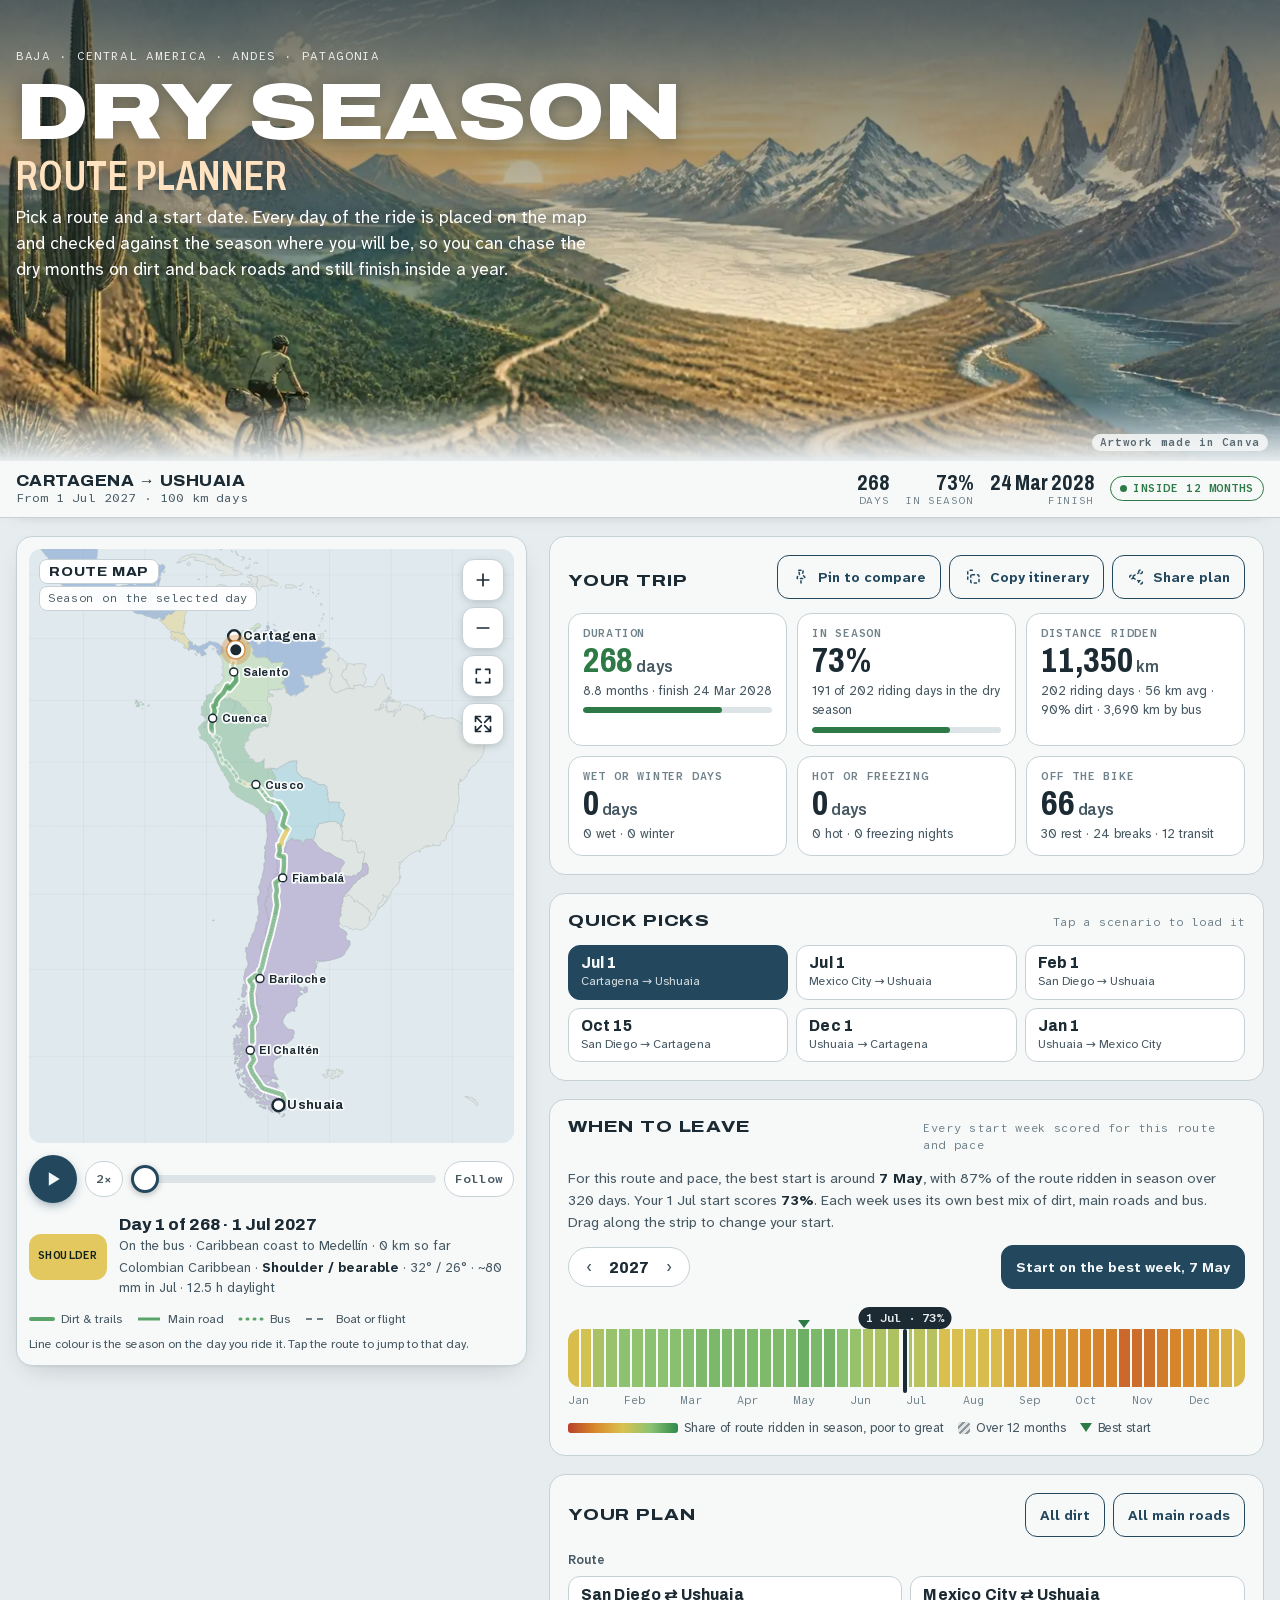
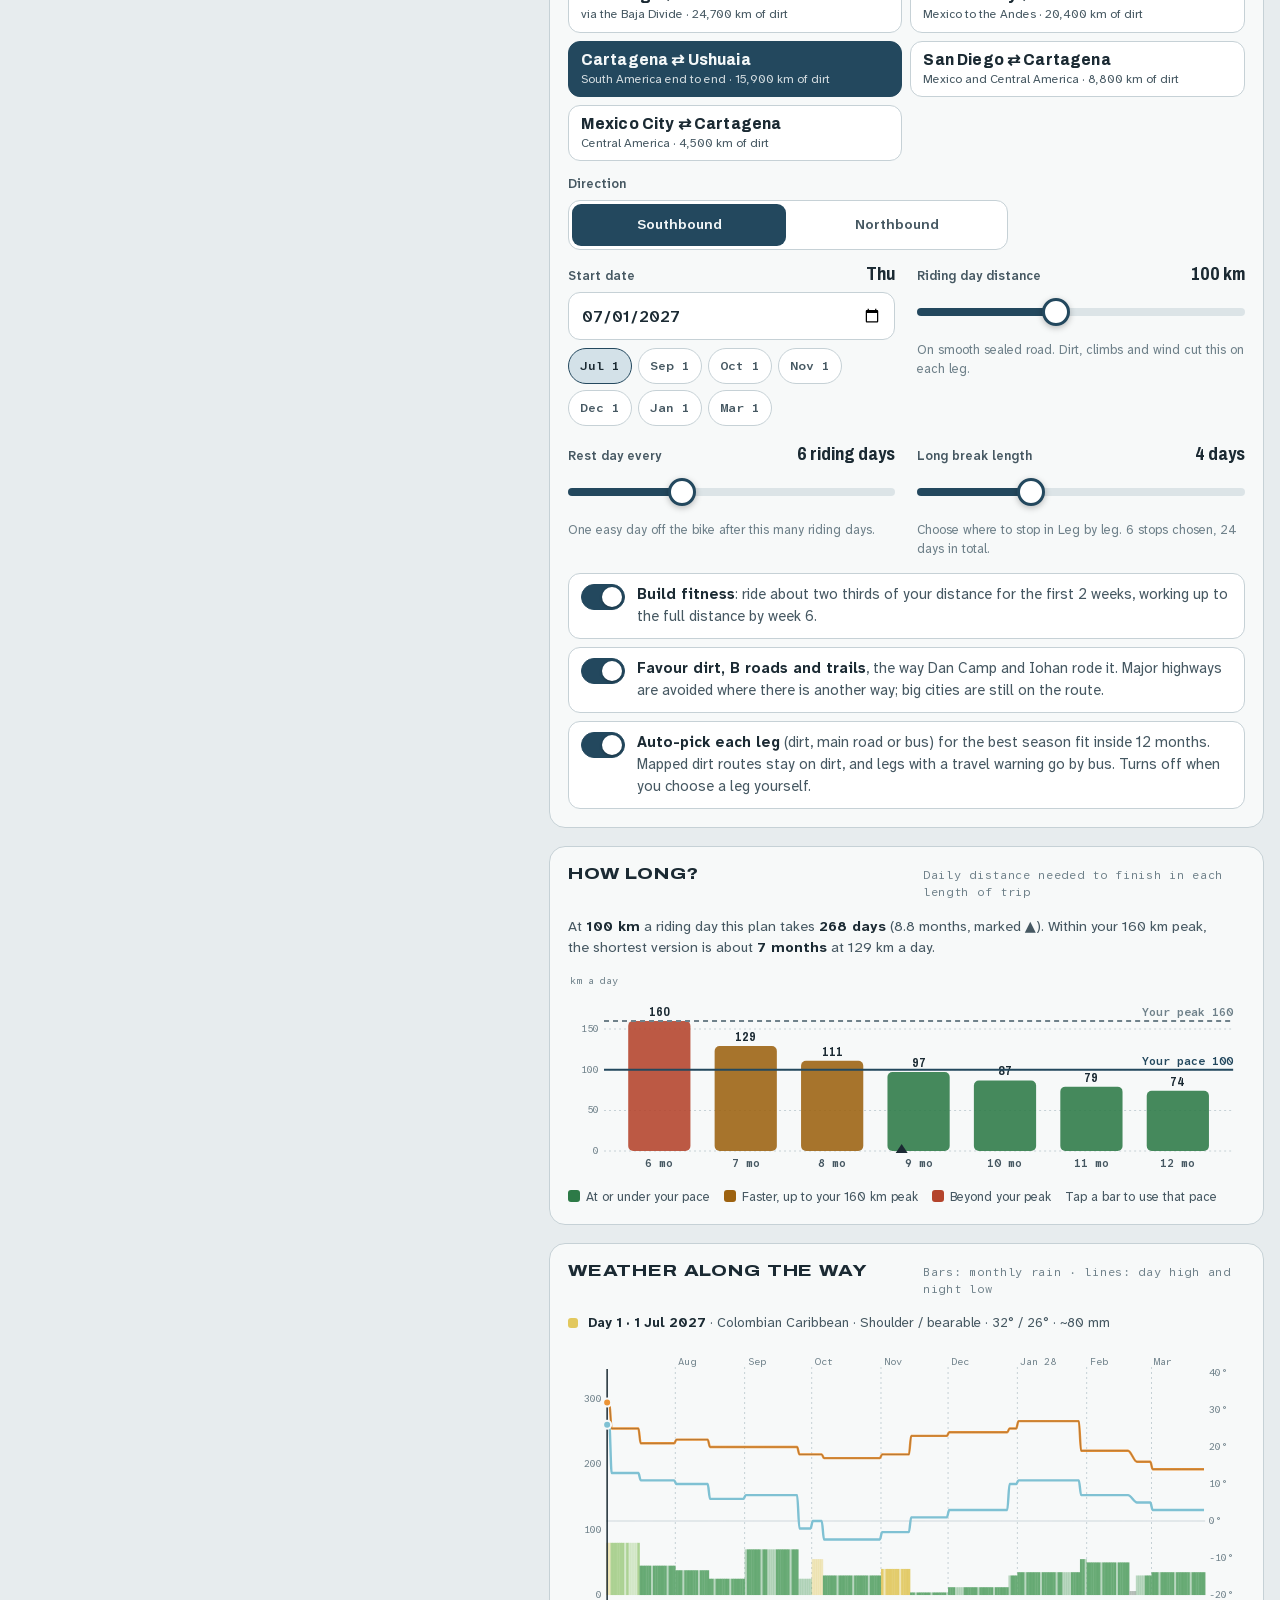
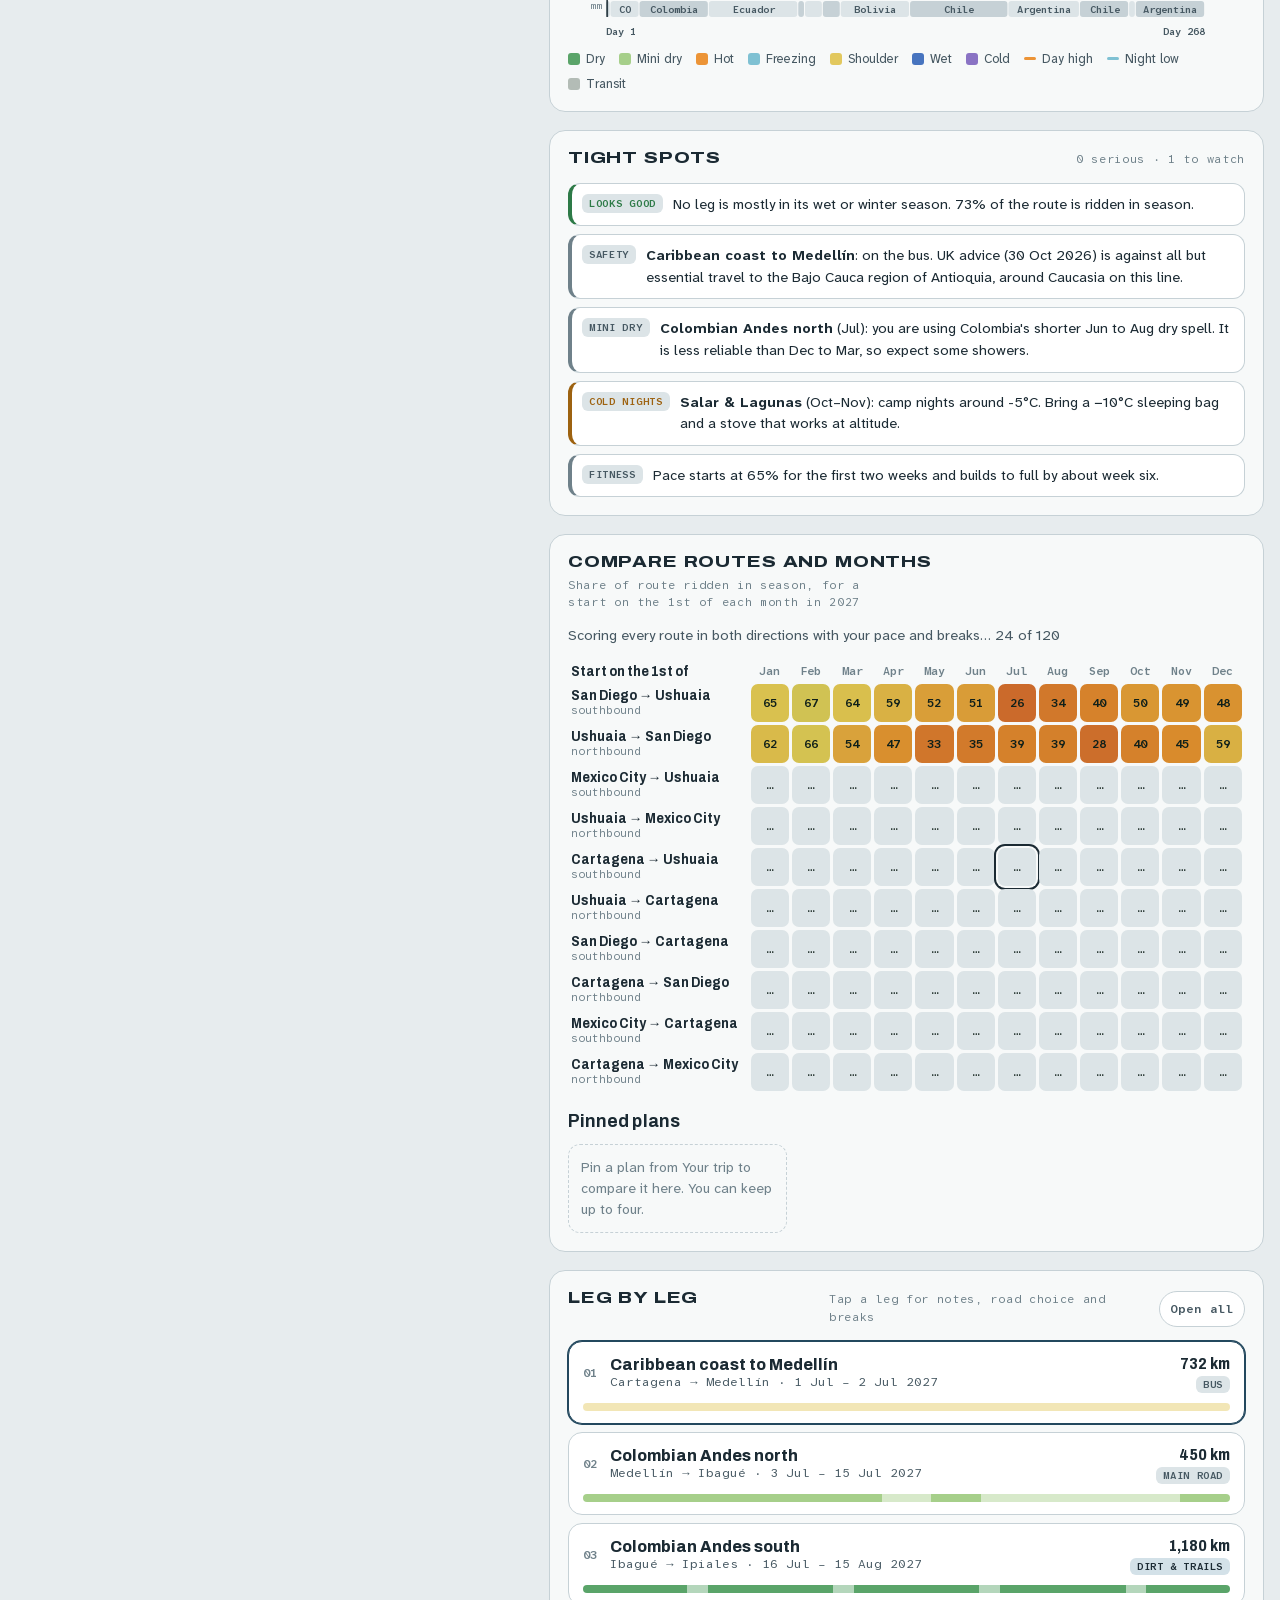
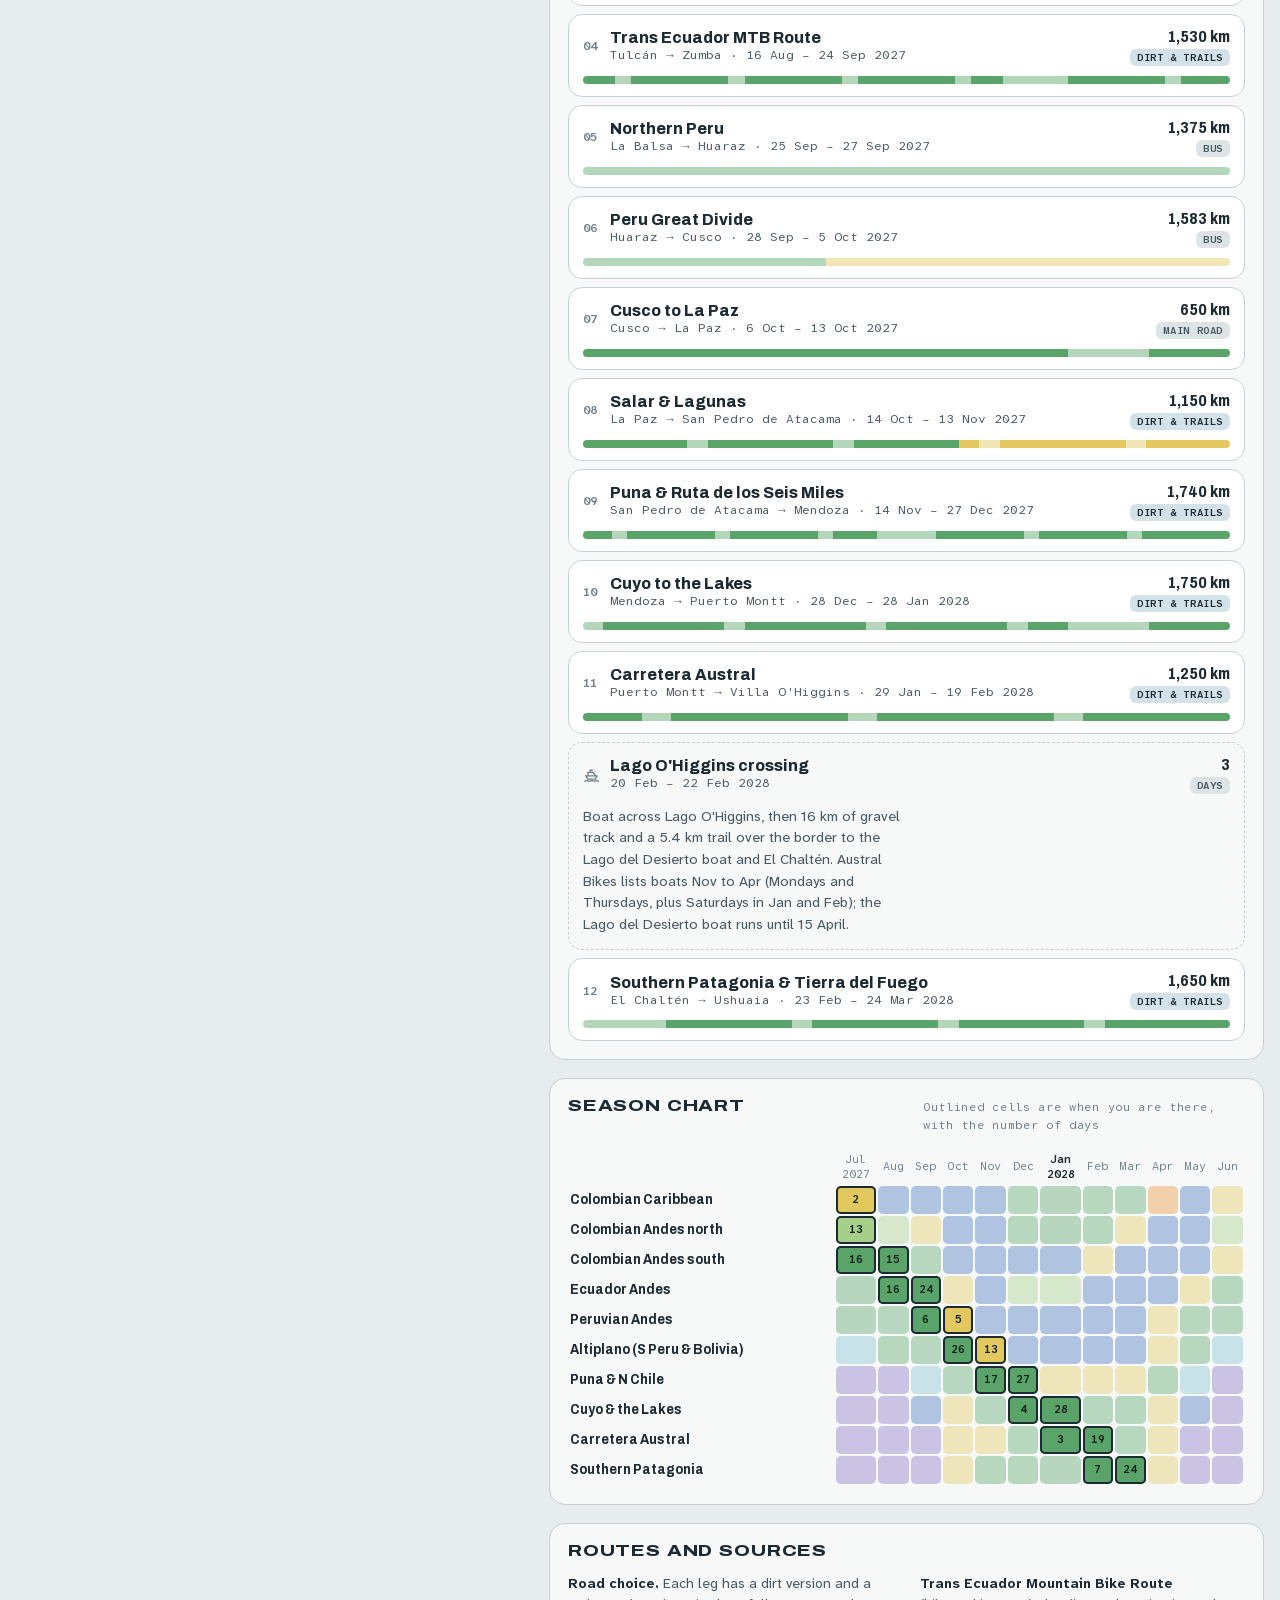
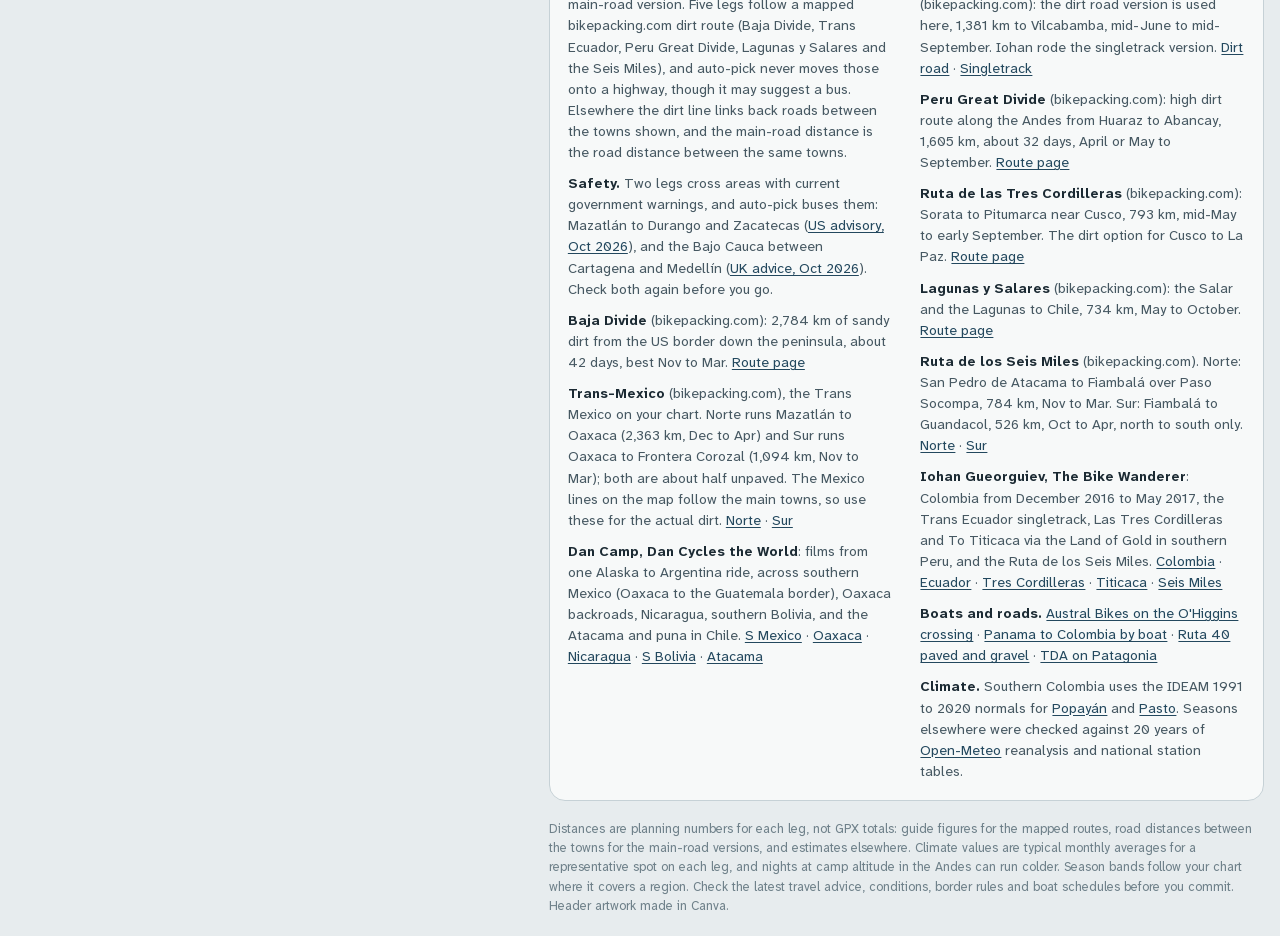
==== commit 51ba177f: "Ask search engines not to index the site The site is meant to be shared by link, not found through s" ====
--- a/index.html
+++ b/index.html
@@ -5,6 +5,7 @@
 <meta name="viewport" content="width=device-width,initial-scale=1,viewport-fit=cover">
 <title>Dry Season Route Planner</title>
 <meta name="description" content="Plan a 6 to 12 month bikepacking trip through the Americas around the dry seasons: season map, start-week finder, weather and leg-by-leg dirt or main-road choices.">
+<meta name="robots" content="noindex, nofollow">
 <link rel="manifest" href="manifest.webmanifest">
 <link rel="icon" href="icons/favicon-48.png" sizes="48x48" type="image/png">
 <link rel="apple-touch-icon" href="icons/apple-touch-icon.png">
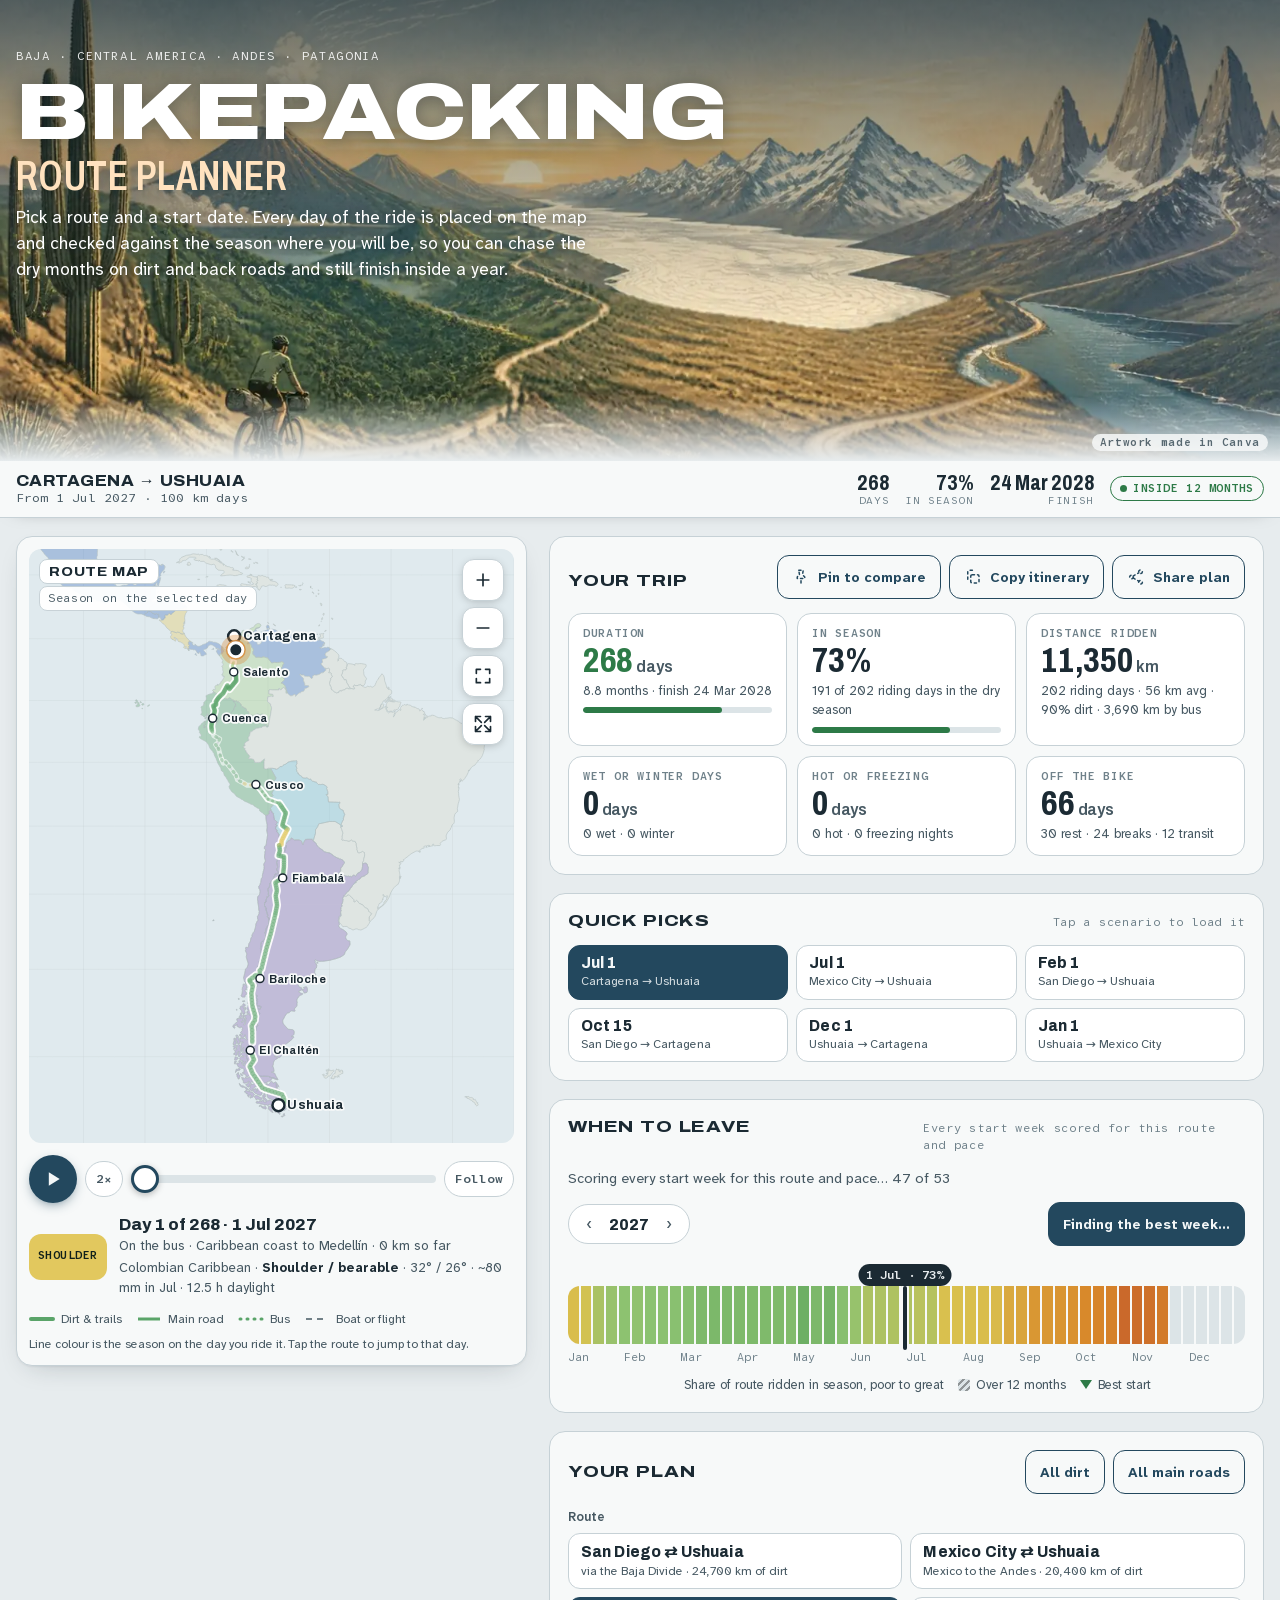
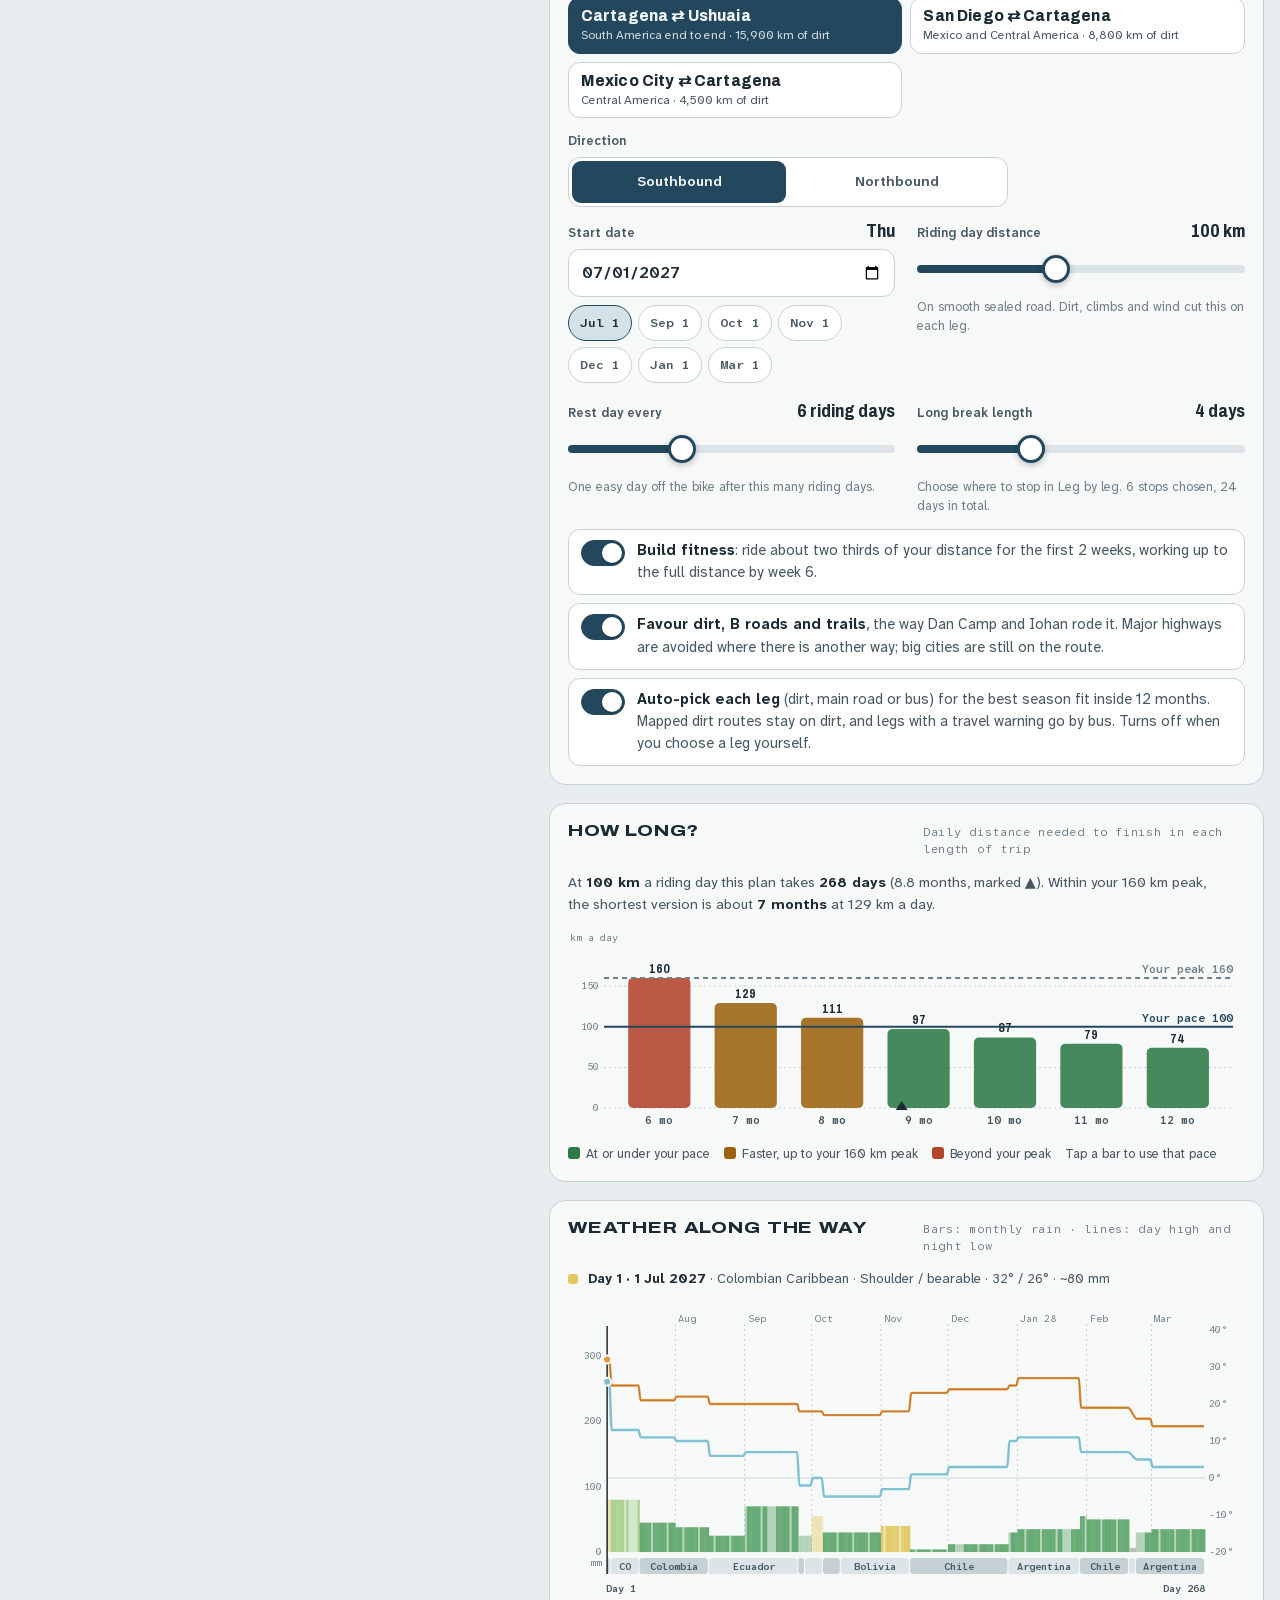
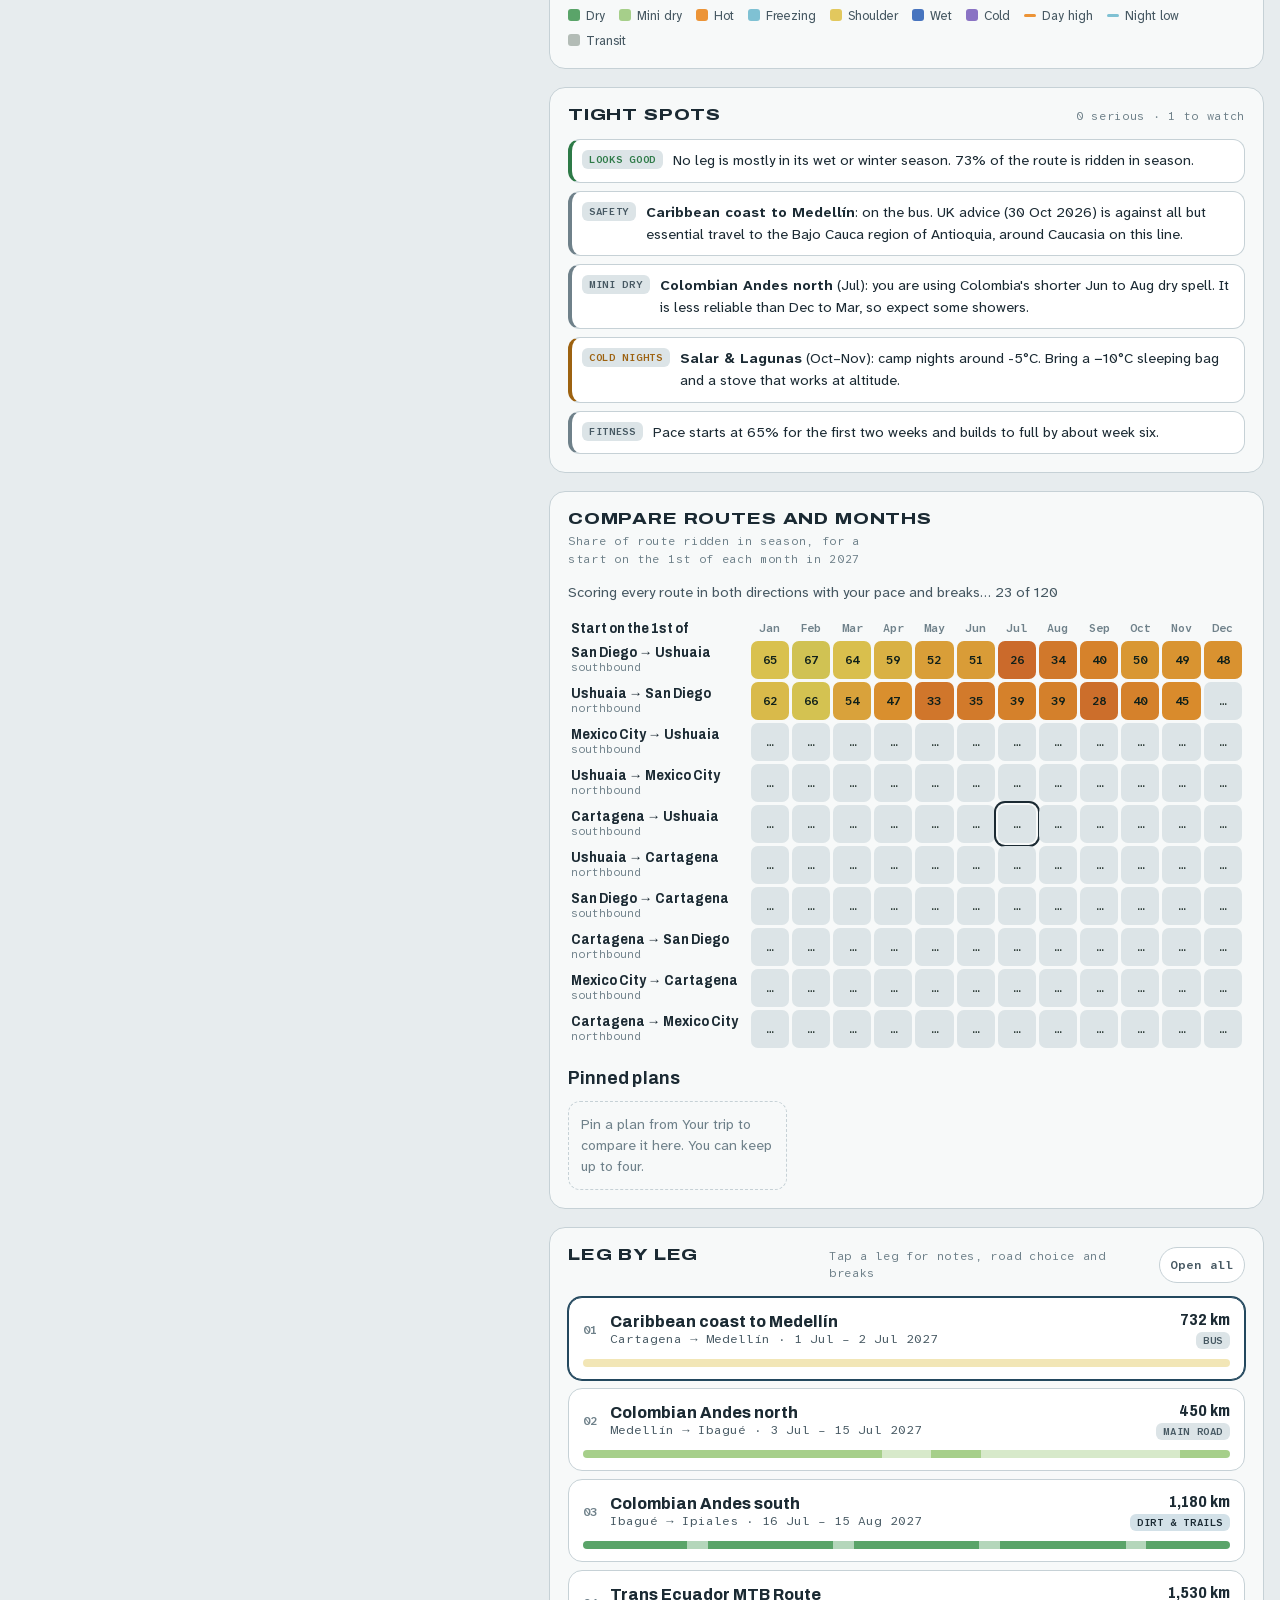
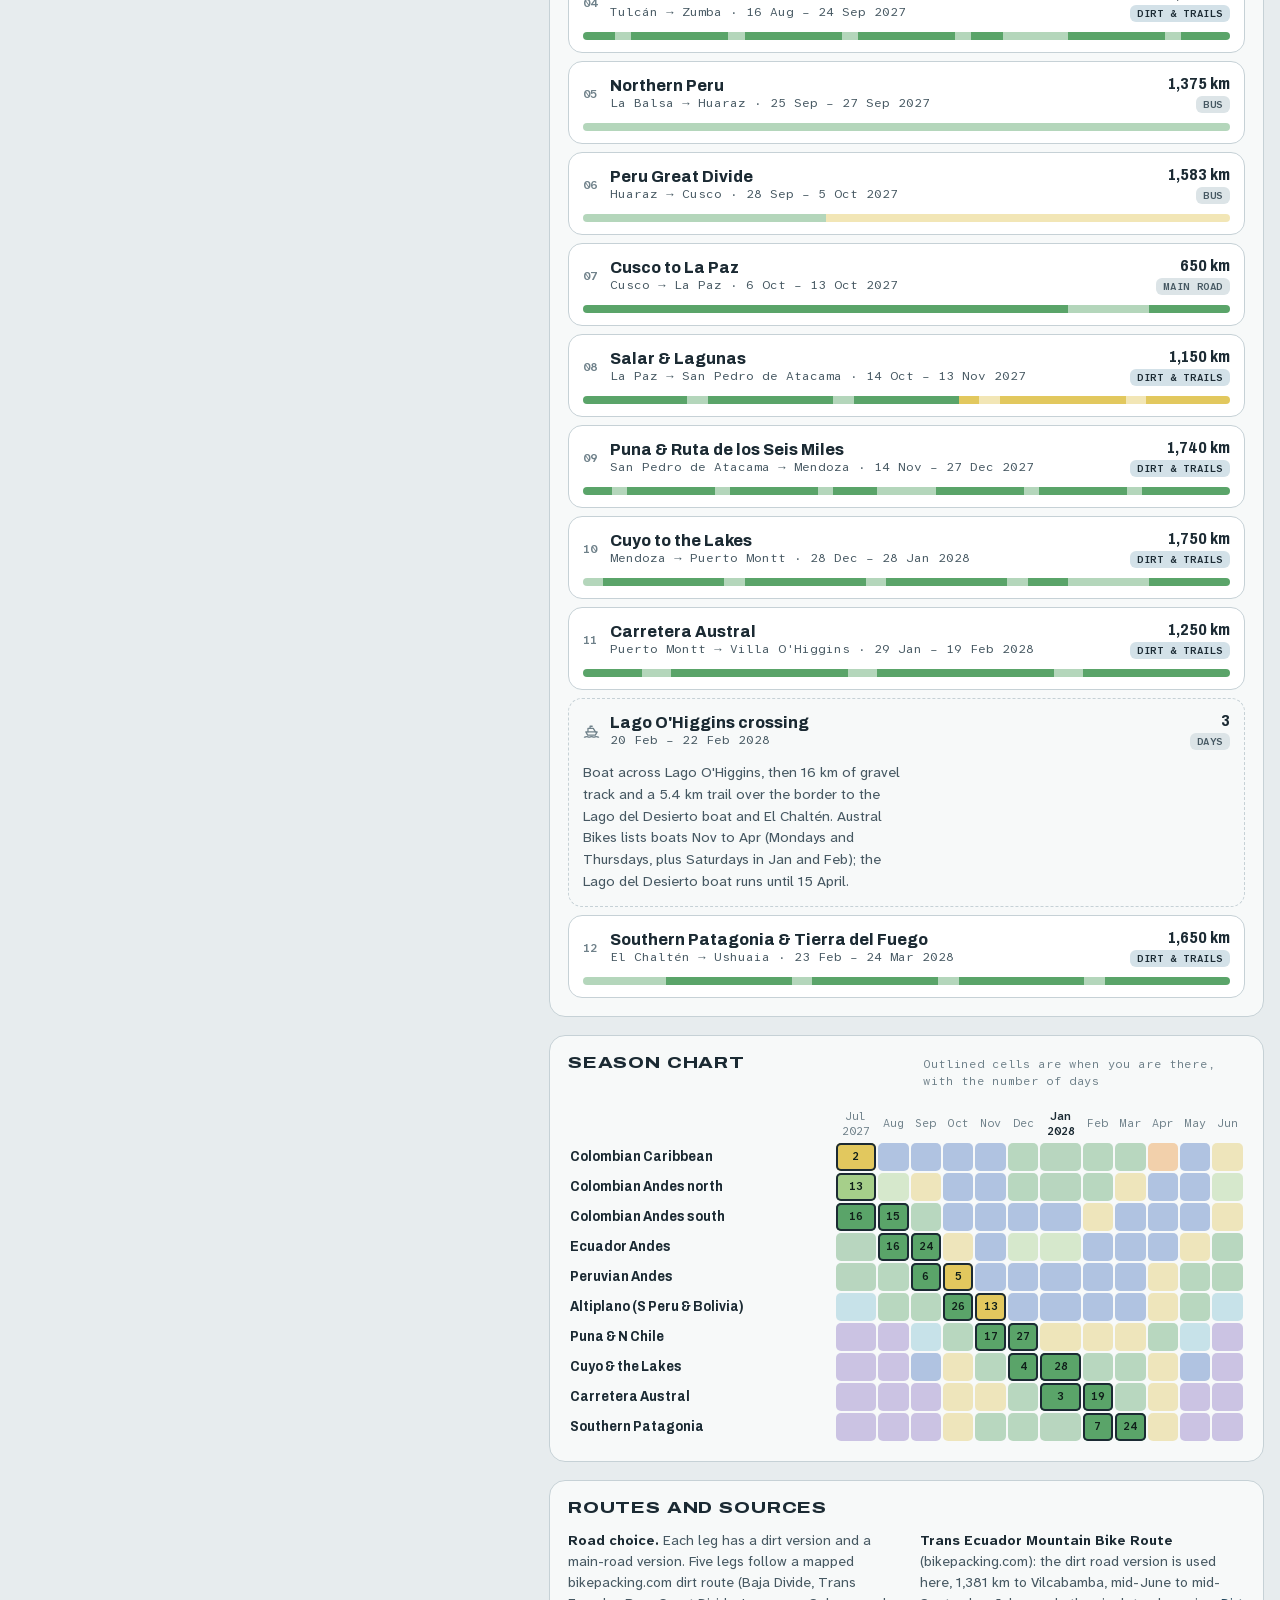
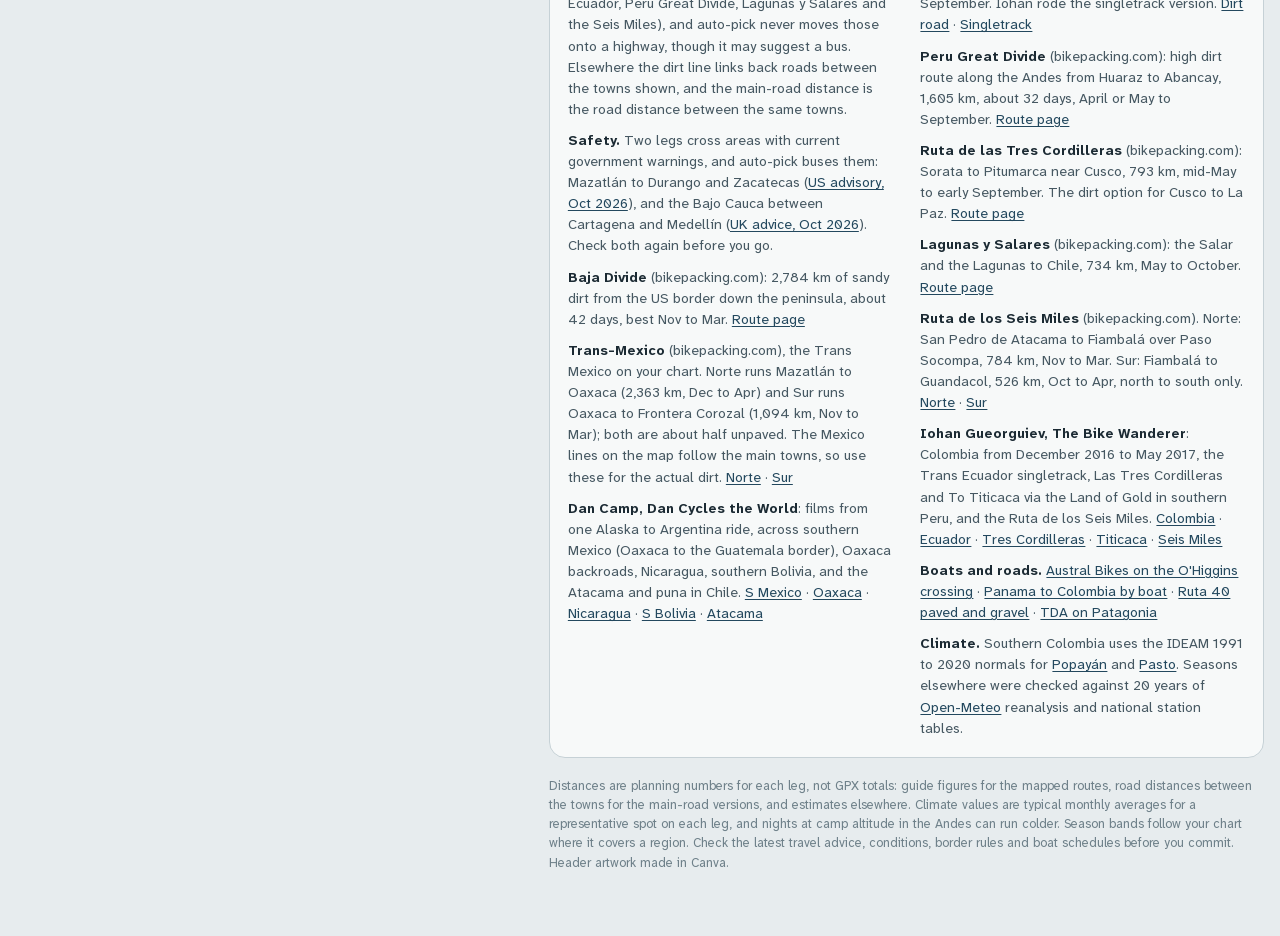
==== commit e32d6f3e: "Rename to Bikepacking Route Planner New name in the header, page title, home screen app name, share " ====
--- a/index.html
+++ b/index.html
@@ -3,7 +3,7 @@
 <head>
 <meta charset="utf-8">
 <meta name="viewport" content="width=device-width,initial-scale=1,viewport-fit=cover">
-<title>Dry Season Route Planner</title>
+<title>Bikepacking Route Planner</title>
 <meta name="description" content="Plan a 6 to 12 month bikepacking trip through the Americas around the dry seasons: season map, start-week finder, weather and leg-by-leg dirt or main-road choices.">
 <meta name="robots" content="noindex, nofollow">
 <link rel="manifest" href="manifest.webmanifest">
@@ -12,7 +12,7 @@
 <meta name="theme-color" content="#f7f9f9" media="(prefers-color-scheme: light)">
 <meta name="theme-color" content="#142128" media="(prefers-color-scheme: dark)">
 <meta property="og:type" content="website">
-<meta property="og:title" content="Dry Season Route Planner">
+<meta property="og:title" content="Bikepacking Route Planner">
 <meta property="og:description" content="Plan a 6 to 12 month bikepacking trip through the Americas around the dry seasons: season map, start-week finder, weather and leg-by-leg dirt or main-road choices.">
 <meta property="og:url" content="https://zalderman88.github.io/Bikepacking/">
 <meta property="og:image" content="https://zalderman88.github.io/Bikepacking/og.jpg">
@@ -76,7 +76,7 @@
 @media (prefers-color-scheme: dark){:root:not([data-theme="light"]) .hero img{filter:brightness(.78) saturate(.9)}}
 .hero-in{width:100%;padding-block:clamp(22px,4vw,48px) 96px;display:grid;gap:10px;color:#fff}
 .hero .kicker{font-family:var(--f-mono);font-size:.74rem;letter-spacing:.14em;text-transform:uppercase;opacity:.9}
-.hero h1{font-size:clamp(2.3rem,6.4vw,5rem);font-weight:860;font-stretch:122%;text-transform:uppercase;letter-spacing:-.005em;line-height:.92;text-shadow:0 2px 18px rgba(10,20,26,.35)}
+.hero h1{font-size:clamp(1.85rem,9.2vw,5rem);font-weight:860;font-stretch:122%;text-transform:uppercase;letter-spacing:-.005em;line-height:.92;text-shadow:0 2px 18px rgba(10,20,26,.35)}
 .hero h1 span{display:block;font-stretch:70%;font-weight:620;letter-spacing:.02em;font-size:.52em;margin-top:.18em;color:#ffe2bf}
 .hero .lede{max-width:52ch;font-size:clamp(.95rem,1.4vw,1.08rem);text-shadow:0 1px 10px rgba(10,20,26,.5)}
 .hero .credit{position:absolute;right:max(12px,env(safe-area-inset-right,0px));bottom:10px;font:600 .66rem var(--f-mono);letter-spacing:.06em;color:var(--ink-2);background:var(--surface);opacity:.85;padding:2px 8px;border-radius:999px}
@@ -367,7 +367,7 @@
   <img src="hero.webp" alt="Painted panorama of the ride: Baja cacti, a smoking Central American volcano, Andean salt flats and the granite towers of Patagonia, with a loaded bikepacker on a dirt road" width="1600" height="900" decoding="async" fetchpriority="high">
   <div class="hero-in wrap">
     <span class="kicker">Baja · Central America · Andes · Patagonia</span>
-    <h1>Dry Season<span>Route Planner</span></h1>
+    <h1>Bikepacking<span>Route Planner</span></h1>
     <p class="lede">Pick a route and a start date. Every day of the ride is placed on the map and checked against the season where you will be, so you can chase the dry months on dirt and back roads and still finish inside a year.</p>
   </div>
   <span class="credit">Artwork made in Canva</span>
@@ -545,7 +545,7 @@
 
 <script>window.DSRP_APP = true;</script>
 <script src="geo.js?v=8c798eafef"></script>
-<script src="app.js?v=1f6196b8a0"></script>
+<script src="app.js?v=16cd6b86db"></script>
 <script>
 if ("serviceWorker" in navigator) {
   window.addEventListener("load", () => { navigator.serviceWorker.register("sw.js").catch(() => {}); });
